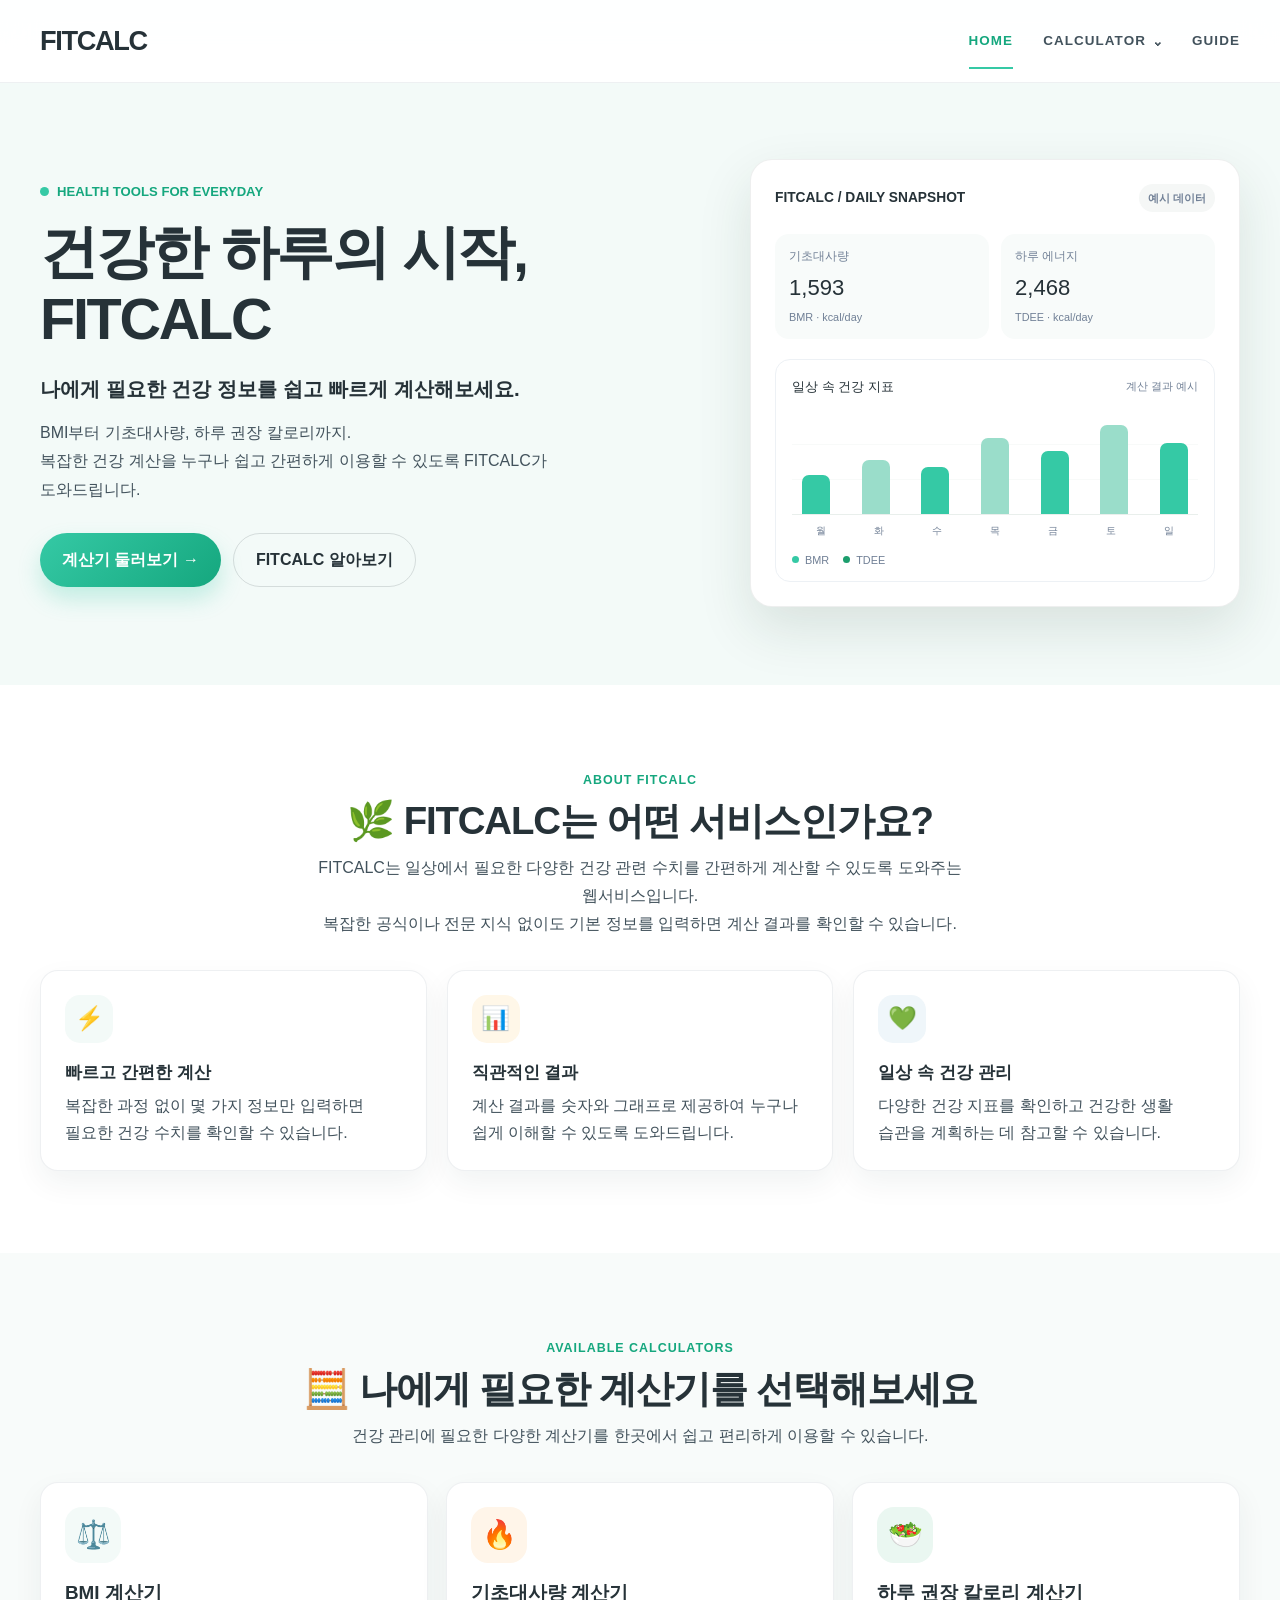
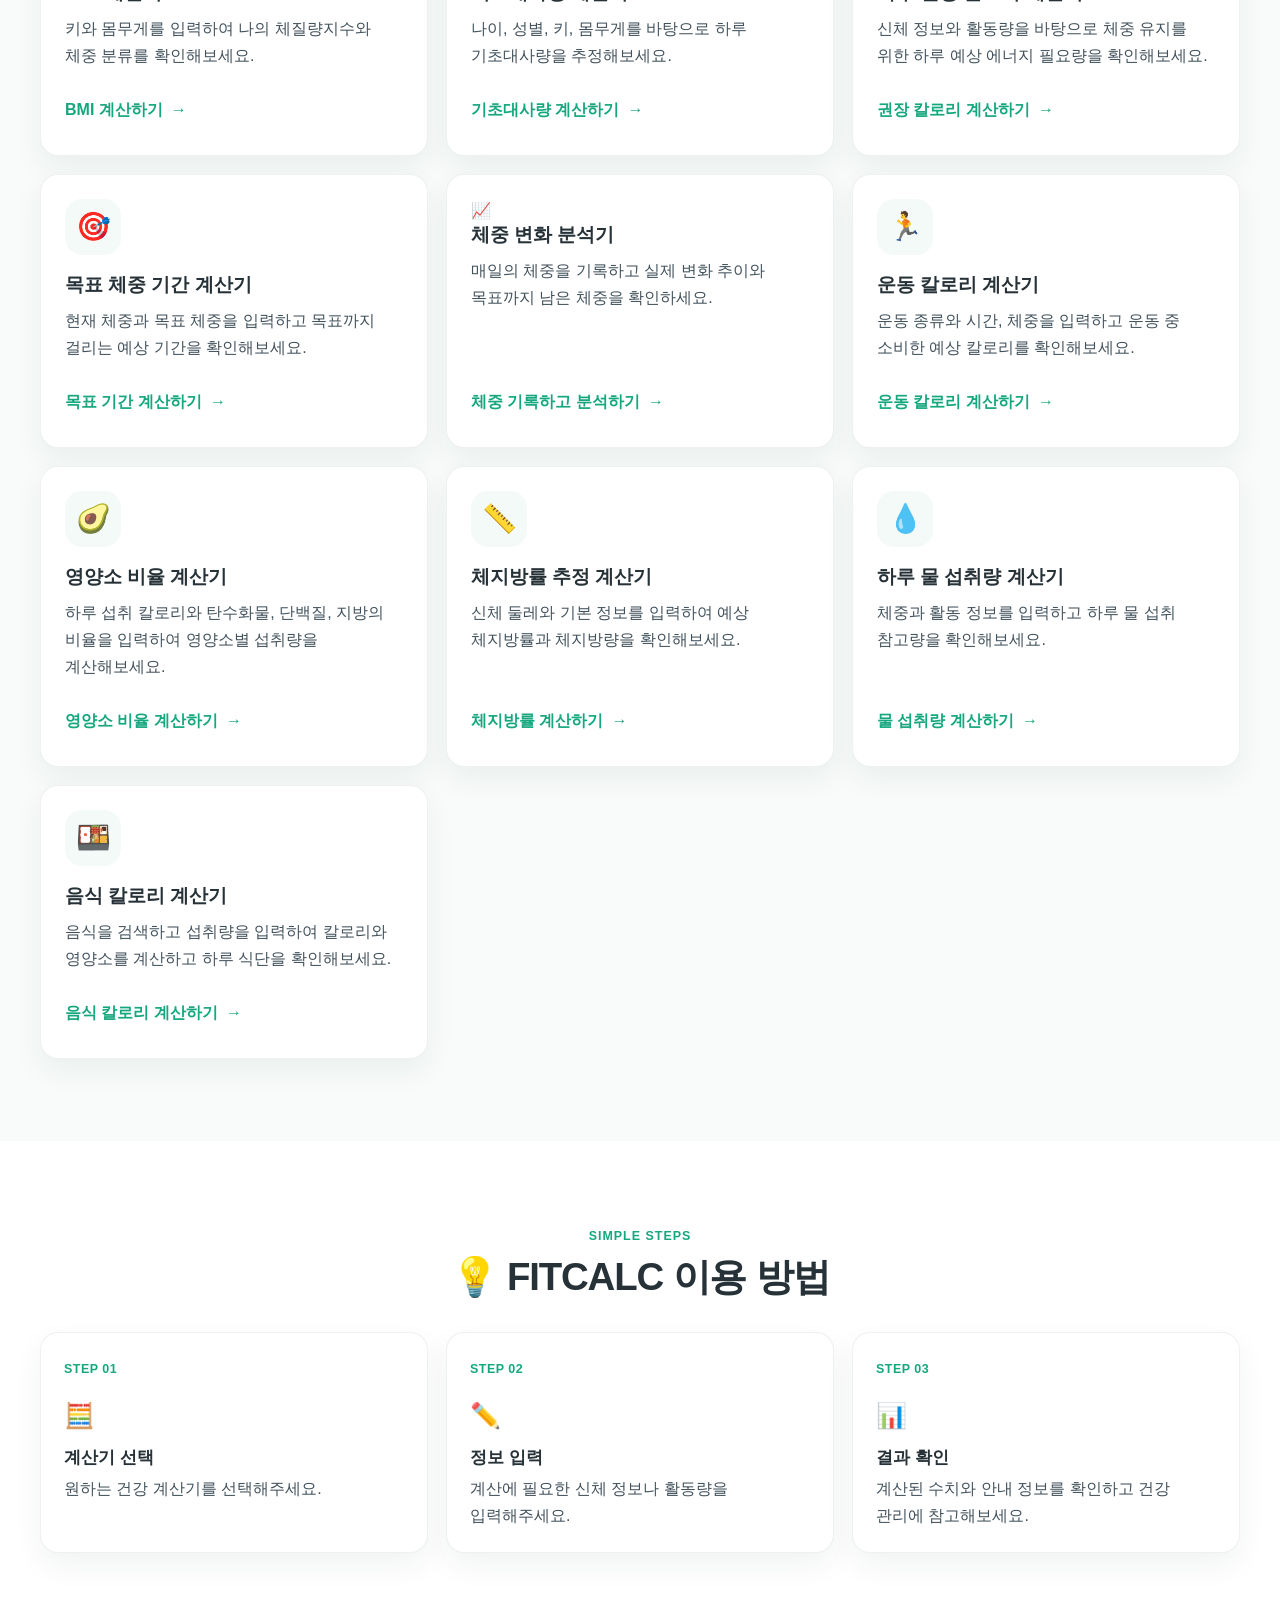
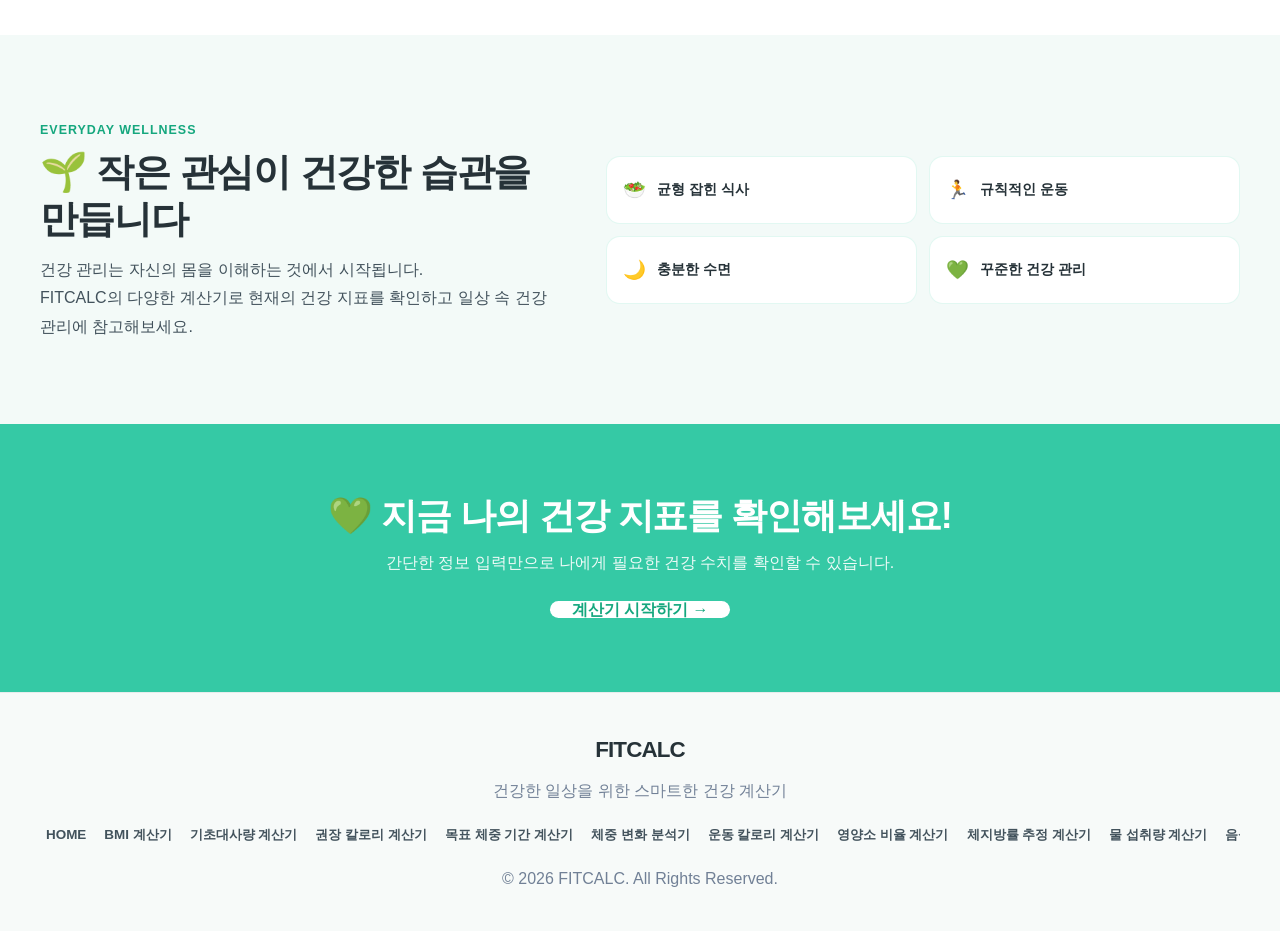
==== index.html @ 04d1cf09 "구글 서치콘솔 등록 구글 서치콘솔 등록" ====
<!DOCTYPE html>
<html lang="ko">

<head>
  <meta charset="UTF-8" />
  <meta name="viewport" content="width=device-width, initial-scale=1.0" />
  <title>FITCALC | 건강한 하루의 시작</title>
  <meta name="description" content="BMI, 기초대사량, 하루 권장 칼로리 등 일상 속 건강 정보를 FITCALC에서 쉽고 빠르게 계산해보세요." />
  <meta name="keywords" content="FITCALC, 건강 계산기, BMI 계산기, 기초대사량 계산기, 칼로리 계산기, 다이어트" />
  <meta name="author" content="FITCALC" />
  <meta name="robots" content="index, follow" />
  <link rel="canonical" href="https://ad-site-nu.vercel.app/" />

  <!-- Open Graph / Facebook / Kakao -->
  <meta property="og:type" content="website" />
  <meta property="og:locale" content="ko_KR" />
  <meta property="og:site_name" content="FITCALC" />
  <meta property="og:title" content="FITCALC | 건강한 하루의 시작" />
  <meta property="og:description" content="BMI, 기초대사량, 하루 권장 칼로리 등 일상 속 건강 정보를 FITCALC에서 쉽고 빠르게 계산해보세요." />
  <meta property="og:url" content="https://ad-site-nu.vercel.app/" />

  <!-- Twitter Card -->
  <meta name="twitter:card" content="summary" />
  <meta name="twitter:title" content="FITCALC | 건강한 하루의 시작" />
  <meta name="twitter:description" content="BMI, 기초대사량, 하루 권장 칼로리 등 일상 속 건강 정보를 FITCALC에서 쉽고 빠르게 계산해보세요." />
  <meta name="twitter:url" content="https://ad-site-nu.vercel.app/" />

  <link rel="stylesheet" href="assets/css/reset.css" />
  <link rel="stylesheet" href="assets/css/normalize.css" />
  <link rel="stylesheet" href="assets/css/commons.css" />
  <link rel="stylesheet" href="assets/css/home-style.css" />

  <meta name="google-site-verification" content="V3TmEqt0qlZOa10JpxGZDKdtC7RnwIc-zLoTYZeJcOs" />
</head>

<body data-fitcalc-page="home">

  <!--  -->
  <div id="site-header"></div>

  <main>
    <section id="home" class="home-hero">
      <div class="container home-hero-content">
        <div class="home-hero-copy">
          <p class="home-eyebrow"><span class="home-eyebrow-mark" aria-hidden="true"></span> HEALTH TOOLS FOR EVERYDAY
          </p>
          <h1>건강한 하루의 시작,<br />FITCALC</h1>
          <p class="home-hero-lead">나에게 필요한 건강 정보를 쉽고 빠르게 계산해보세요.</p>
          <p class="home-hero-description">
            BMI부터 기초대사량, 하루 권장 칼로리까지.<br />
            복잡한 건강 계산을 누구나 쉽고 간편하게 이용할 수 있도록 FITCALC가 도와드립니다.
          </p>
          <div class="home-hero-actions">
            <a class="primary-btn" href="#calculator">계산기 둘러보기 →</a>
            <a class="home-secondary-btn" href="#about">FITCALC 알아보기</a>
          </div>
        </div>

        <figure class="home-dashboard" aria-label="FITCALC 샘플 건강 계산 결과">
          <div class="home-dashboard-top">
            <div class="home-dashboard-title">FITCALC / DAILY SNAPSHOT</div>
            <span class="home-demo-label">예시 데이터</span>
          </div>
          <div class="home-dashboard-stats">
            <div class="home-dashboard-stat">
              <span>기초대사량</span>
              <strong>1,593</strong>
              <small>BMR · kcal/day</small>
            </div>
            <div class="home-dashboard-stat">
              <span>하루 에너지</span>
              <strong>2,468</strong>
              <small>TDEE · kcal/day</small>
            </div>
          </div>
          <div class="home-chart">
            <div class="home-chart-head"><strong>일상 속 건강 지표</strong><span>계산 결과 예시</span></div>
            <div class="home-chart-bars" aria-hidden="true">
              <span class="home-chart-bar home-chart-bar-1"></span>
              <span class="home-chart-bar home-chart-bar-2"></span>
              <span class="home-chart-bar home-chart-bar-3"></span>
              <span class="home-chart-bar home-chart-bar-4"></span>
              <span class="home-chart-bar home-chart-bar-5"></span>
              <span class="home-chart-bar home-chart-bar-6"></span>
              <span class="home-chart-bar home-chart-bar-7"></span>
            </div>
            <div class="home-chart-days" aria-hidden="true">
              <span>월</span><span>화</span><span>수</span><span>목</span><span>금</span><span>토</span><span>일</span>
            </div>
            <div class="home-chart-legend" aria-hidden="true">
              <span class="home-legend-item"><i class="home-legend-dot"></i> BMR</span>
              <span class="home-legend-item"><i class="home-legend-dot home-legend-tdee"></i> TDEE</span>
            </div>
          </div>
        </figure>
      </div>
    </section>

    <section id="about" class="home-section home-service-section">
      <div class="container">
        <div class="home-section-heading home-reveal">
          <p class="eyebrow">About FITCALC</p>
          <h2>🌿 FITCALC는 어떤 서비스인가요?</h2>
          <p>FITCALC는 일상에서 필요한 다양한 건강 관련 수치를 간편하게 계산할 수 있도록 도와주는 웹서비스입니다.<br />복잡한 공식이나 전문 지식 없이도 기본 정보를 입력하면 계산 결과를 확인할
            수 있습니다.</p>
        </div>
        <div class="home-service-grid">
          <article class="home-service-card home-reveal">
            <span class="home-service-icon" aria-hidden="true">⚡</span>
            <h3>빠르고 간편한 계산</h3>
            <p>복잡한 과정 없이 몇 가지 정보만 입력하면 필요한 건강 수치를 확인할 수 있습니다.</p>
          </article>
          <article class="home-service-card home-reveal">
            <span class="home-service-icon" aria-hidden="true">📊</span>
            <h3>직관적인 결과</h3>
            <p>계산 결과를 숫자와 그래프로 제공하여 누구나 쉽게 이해할 수 있도록 도와드립니다.</p>
          </article>
          <article class="home-service-card home-reveal">
            <span class="home-service-icon" aria-hidden="true">💚</span>
            <h3>일상 속 건강 관리</h3>
            <p>다양한 건강 지표를 확인하고 건강한 생활 습관을 계획하는 데 참고할 수 있습니다.</p>
          </article>
        </div>
      </div>
    </section>

    <section id="calculator" class="home-section home-calculator-section">
      <div class="container">
        <div class="home-section-heading home-reveal">
          <p class="eyebrow">Available Calculators</p>
          <h2>🧮 나에게 필요한 계산기를 선택해보세요</h2>
          <p>건강 관리에 필요한 다양한 계산기를 한곳에서 쉽고 편리하게 이용할 수 있습니다.</p>
        </div>
        <div class="home-calculator-grid">
          <article class="home-calculator-card home-reveal">
            <span class="home-calculator-icon" aria-hidden="true">⚖️</span>
            <h3>BMI 계산기</h3>
            <p>키와 몸무게를 입력하여 나의 체질량지수와 체중 분류를 확인해보세요.</p>
            <a class="home-card-link" href="bmi.html#home">BMI 계산하기</a>
          </article>
          <article class="home-calculator-card home-reveal">
            <span class="home-calculator-icon" aria-hidden="true">🔥</span>
            <h3>기초대사량 계산기</h3>
            <p>나이, 성별, 키, 몸무게를 바탕으로 하루 기초대사량을 추정해보세요.</p>
            <a class="home-card-link" href="bmr.html#home">기초대사량 계산하기</a>
          </article>
          <article class="home-calculator-card home-reveal">
            <span class="home-calculator-icon" aria-hidden="true">🥗</span>
            <h3>하루 권장 칼로리 계산기</h3>
            <p>신체 정보와 활동량을 바탕으로 체중 유지를 위한 하루 예상 에너지 필요량을 확인해보세요.</p>
            <a class="home-card-link" href="calorie.html#home">권장 칼로리 계산하기</a>
          </article>
          <article class="home-calculator-card home-reveal">
            <span class="home-calculator-icon" aria-hidden="true">🎯</span>
            <h3>목표 체중 기간 계산기</h3>
            <p>현재 체중과 목표 체중을 입력하고 목표까지 걸리는 예상 기간을 확인해보세요.</p>
            <a class="home-card-link" href="weight-goal.html#home">목표 기간 계산하기</a>
          </article>
          <article class="home-calculator-card home-reveal">
            <div class="home-card-icon" aria-hidden="true">📈</div>
            <h3>체중 변화 분석기</h3>
            <p>매일의 체중을 기록하고 실제 변화 추이와 목표까지 남은 체중을 확인하세요.</p>
            <a class="home-card-link" href="weight-log.html#home">체중 기록하고 분석하기</a>
          </article>
          <article class="home-calculator-card home-reveal">
            <span class="home-calculator-icon" aria-hidden="true">🏃</span>
            <h3>운동 칼로리 계산기</h3>
            <p>운동 종류와 시간, 체중을 입력하고 운동 중 소비한 예상 칼로리를 확인해보세요.</p>
            <a class="home-card-link" href="exercise.html#home">운동 칼로리 계산하기</a>
          </article>
          <article class="home-calculator-card home-reveal">
            <span class="home-calculator-icon" aria-hidden="true">🥑</span>
            <h3>영양소 비율 계산기</h3>
            <p>하루 섭취 칼로리와 탄수화물, 단백질, 지방의 비율을 입력하여 영양소별 섭취량을 계산해보세요.</p>
            <a class="home-card-link" href="macros.html#home">영양소 비율 계산하기</a>
          </article>
          <article class="home-calculator-card home-reveal">
            <span class="home-calculator-icon" aria-hidden="true">📏</span>
            <h3>체지방률 추정 계산기</h3>
            <p>신체 둘레와 기본 정보를 입력하여 예상 체지방률과 체지방량을 확인해보세요.</p>
            <a class="home-card-link" href="body-fat.html#home">체지방률 계산하기</a>
          </article>
          <article class="home-calculator-card home-reveal">
            <span class="home-calculator-icon" aria-hidden="true">💧</span>
            <h3>하루 물 섭취량 계산기</h3>
            <p>체중과 활동 정보를 입력하고 하루 물 섭취 참고량을 확인해보세요.</p>
            <a class="home-card-link" href="water.html#home">물 섭취량 계산하기</a>
          </article>
          <article class="home-calculator-card home-reveal">
            <span class="home-calculator-icon" aria-hidden="true">🍱</span>
            <h3>음식 칼로리 계산기</h3>
            <p>음식을 검색하고 섭취량을 입력하여 칼로리와 영양소를 계산하고 하루 식단을 확인해보세요.</p>
            <a class="home-card-link" href="food-calorie.html#home">음식 칼로리 계산하기</a>
          </article>
        </div>
      </div>
    </section>

    <section id="guide" class="home-section home-guide-section">
      <div class="container">
        <div class="home-section-heading home-reveal">
          <p class="eyebrow">Simple Steps</p>
          <h2>💡 FITCALC 이용 방법</h2>
        </div>
        <div class="home-guide-grid">
          <article class="home-step-card home-reveal">
            <span class="home-step-number">STEP 01</span>
            <span class="home-step-icon" aria-hidden="true">🧮</span>
            <h3>계산기 선택</h3>
            <p>원하는 건강 계산기를 선택해주세요.</p>
          </article>
          <article class="home-step-card home-reveal">
            <span class="home-step-number">STEP 02</span>
            <span class="home-step-icon" aria-hidden="true">✏️</span>
            <h3>정보 입력</h3>
            <p>계산에 필요한 신체 정보나 활동량을 입력해주세요.</p>
          </article>
          <article class="home-step-card home-reveal">
            <span class="home-step-number">STEP 03</span>
            <span class="home-step-icon" aria-hidden="true">📊</span>
            <h3>결과 확인</h3>
            <p>계산된 수치와 안내 정보를 확인하고 건강 관리에 참고해보세요.</p>
          </article>
        </div>
      </div>
    </section>

    <section id="health" class="home-section home-health-section">
      <div class="container home-health-content">
        <div class="home-health-copy home-reveal">
          <p class="eyebrow">Everyday Wellness</p>
          <h2>🌱 작은 관심이 건강한 습관을 만듭니다</h2>
          <p>건강 관리는 자신의 몸을 이해하는 것에서 시작됩니다.<br />FITCALC의 다양한 계산기로 현재의 건강 지표를 확인하고 일상 속 건강 관리에 참고해보세요.</p>
        </div>
        <div class="home-health-chips">
          <div class="home-health-chip home-reveal"><span aria-hidden="true">🥗</span>균형 잡힌 식사</div>
          <div class="home-health-chip home-reveal"><span aria-hidden="true">🏃</span>규칙적인 운동</div>
          <div class="home-health-chip home-reveal"><span aria-hidden="true">🌙</span>충분한 수면</div>
          <div class="home-health-chip home-reveal"><span aria-hidden="true">💚</span>꾸준한 건강 관리</div>
        </div>
      </div>
    </section>

    <section class="home-cta-section">
      <div class="container home-cta-content home-reveal">
        <h2>💚 지금 나의 건강 지표를 확인해보세요!</h2>
        <p>간단한 정보 입력만으로 나에게 필요한 건강 수치를 확인할 수 있습니다.</p>
        <a class="home-cta-button" href="#calculator">계산기 시작하기 →</a>
      </div>
    </section>
  </main>

  <div id="site-footer"></div>
  <script src="https://code.jquery.com/jquery-3.7.1.min.js"></script>
  <script src="assets/js/header.js"></script>
  <script src="assets/js/footer.js"></script>
  <script src="assets/js/components.js"></script>
  <script src="assets/js/home-main.js"></script>
</body>

</html>
---- assets/css/commons.css ----
:root {
  --mint: #35c9a5;
  --mint-dark: #15a77e;
  --mint-soft: #f3faf8;
  --mint-light: #ddf5ec;
  --white: #ffffff;
  --dark: #263238;
  --dark-soft: #42525c;
  --gray: #718096;
  --gray-light: #edf1f5;
  --gray-medium: #dfe6ee;
  --shadow: 0 18px 40px rgba(23, 55, 43, 0.09);
  --radius-lg: 28px;
  --radius-md: 18px;
  --radius-sm: 12px;
  --container: 1200px;
}

html {
  font-size: 16px;
  background: var(--white);
  color: var(--dark);
}

body {
  font-family: "Pretendard", "Noto Sans KR", "Apple SD Gothic Neo", sans-serif;
  word-break: keep-all;
  overflow-wrap: anywhere;
  background: linear-gradient(180deg, #f7fffb 0%, #ffffff 120px);
  color: var(--dark);
}

.container {
  width: min(var(--container), calc(100% - 32px));
  margin: 0 auto;
}

.section-heading {
  margin-bottom: 28px;
}

.section-heading.center {
  text-align: center;
}

.section-heading.left {
  text-align: left;
}

.eyebrow {
  display: inline-block;
  margin-bottom: 8px;
  font-size: 0.78rem;
  font-weight: 700;
  letter-spacing: 0.08em;
  text-transform: uppercase;
  color: var(--mint-dark);
}

h1,
h2,
h3,
h4,
p {
  margin: 0;
}

h1 {
  font-size: clamp(2.3rem, 5vw, 4rem);
  line-height: 1.15;
  letter-spacing: -0.04em;
  font-weight: 800;
}

h2 {
  font-size: clamp(2rem, 3vw, 2.7rem);
  line-height: 1.2;
  letter-spacing: -0.03em;
  font-weight: 800;
  margin-bottom: 10px;
}

h3 {
  font-size: clamp(1.2rem, 2vw, 1.5rem);
  line-height: 1.3;
  font-weight: 700;
}

p {
  font-size: 1rem;
  color: var(--dark-soft);
}

/* Keep button labels centered across page-specific button styles. */
body :is(button, a.primary-btn, a.secondary-btn, a[role="button"], input[type="button"], input[type="submit"], input[type="reset"]) {
  text-align: center !important;
  align-items: center !important;
  justify-content: center !important;
  align-content: center;
}

.primary-btn,
.secondary-btn {
  display: inline-flex;
  align-items: center;
  justify-content: center;
  border-radius: 999px;
  font-weight: 700;
  transition: transform 0.25s ease, box-shadow 0.25s ease, background 0.25s ease;
}

.primary-btn {
  background: linear-gradient(135deg, var(--mint) 0%, var(--mint-dark) 100%);
  color: var(--white);
  box-shadow: 0 12px 22px rgba(53, 201, 165, 0.26);
}

.primary-btn:hover,
.primary-btn:focus-visible {
  transform: translateY(-2px);
  box-shadow: 0 16px 28px rgba(53, 201, 165, 0.3);
}

.secondary-btn {
  background: var(--mint-soft);
  color: var(--mint-dark);
  border: 1px solid rgba(53, 201, 165, 0.18);
}

.secondary-btn:hover,
.secondary-btn:focus-visible {
  background: var(--mint-light);
  transform: translateY(-1px);
}

#site-header {
  position: sticky;
  top: 0;
  z-index: 100;
}

.header {
  position: relative;
  transition: transform 0.2s ease, opacity 0.2s ease;
  background: rgba(255, 255, 255, 0.85);
  backdrop-filter: blur(18px);
  border-bottom: 1px solid rgba(113, 128, 150, 0.12);
}

.header.is-idle-hidden {
  transform: translateY(-100%);
  opacity: 0;
  pointer-events: none;
}

.header-inner {
  display: flex;
  align-items: center;
  justify-content: space-between;
  min-height: 82px;
}

.logo {
  font-size: 1.7rem;
  font-weight: 800;
  letter-spacing: -0.05em;
  color: var(--dark);
}

.nav {
  display: flex;
  align-items: center;
  gap: 30px;
}

.nav-link,
.nav-dropdown-toggle {
  position: relative;
  display: inline-flex;
  align-items: center;
  gap: 7px;
  padding: 8px 0;
  border: 0;
  background: transparent;
  font-size: 0.84rem;
  font-weight: 700;
  letter-spacing: 0.08em;
  color: var(--dark-soft);
  white-space: nowrap;
  transition: color 0.25s ease;
}

.nav-link::after,
.nav-dropdown-toggle::after {
  content: "";
  position: absolute;
  left: 0;
  bottom: -10px;
  width: 100%;
  height: 2px;
  background: var(--mint);
  transform: scaleX(0);
  transform-origin: left;
  transition: transform 0.25s ease;
}

.nav-link.is-active,
.nav-dropdown-toggle.is-active {
  color: var(--mint-dark);
}

.nav-link.is-active::after,
.nav-dropdown-toggle.is-active::after {
  transform: scaleX(1);
}

.nav-link:hover,
.nav-link:focus-visible,
.nav-dropdown-toggle:hover,
.nav-dropdown-toggle:focus-visible {
  color: var(--mint-dark);
}

.nav-link:hover::after,
.nav-link:focus-visible::after,
.nav-dropdown-toggle:hover::after,
.nav-dropdown-toggle:focus-visible::after {
  transform: scaleX(1);
}

.nav-dropdown {
  position: relative;
}

.dropdown-caret {
  display: inline-block;
  font-size: 1rem;
  line-height: 1;
  transition: transform 0.2s ease;
}

.nav-dropdown.is-open .dropdown-caret {
  transform: rotate(180deg);
}

.nav-dropdown::after {
  content: "";
  position: absolute;
  top: 100%;
  right: 0;
  left: 0;
  height: 12px;
}

.nav-dropdown-menu {
  position: absolute;
  top: calc(100% + 8px);
  right: 0;
  z-index: 110;
  display: none;
  width: max-content;
  min-width: 230px;
  max-height: min(70vh, 480px);
  overflow-y: auto;
  padding: 8px;
  border: 1px solid rgba(113, 128, 150, 0.14);
  border-radius: 14px;
  background: rgba(255, 255, 255, 0.98);
  box-shadow: var(--shadow);
}

.nav-dropdown.is-open .nav-dropdown-menu {
  display: grid;
}

.dropdown-link {
  display: block;
  padding: 11px 12px;
  border-radius: 9px;
  color: var(--dark-soft);
  font-size: 0.86rem;
  font-weight: 600;
  transition: background 0.2s ease, color 0.2s ease;
}

.dropdown-link:hover,
.dropdown-link:focus-visible,
.dropdown-link.is-active {
  background: var(--mint-soft);
  color: var(--mint-dark);
}

.nav-link:focus-visible,
.nav-dropdown-toggle:focus-visible,
.dropdown-link:focus-visible,
.footer-nav a:focus-visible {
  outline: 3px solid rgba(21, 167, 126, 0.35);
  outline-offset: 3px;
}

.nav-toggle {
  display: none;
  width: 48px;
  height: 48px;
  border-radius: 14px;
  background: var(--mint-soft);
  border: 1px solid rgba(53, 201, 165, 0.1);
  padding: 10px;
}

.nav-toggle span {
  display: block;
  width: 100%;
  height: 2px;
  background: var(--dark);
  border-radius: 4px;
  margin: 6px 0;
  transition: transform 0.25s ease, opacity 0.25s ease;
}

.footer {
  background: #f7faf9;
  border-top: 1px solid rgba(113, 128, 150, 0.12);
}

.footer-inner {
  display: flex;
  flex-direction: column;
  align-items: center;
  justify-content: center;
  gap: 12px;
  padding: 40px 0;
  text-align: center;
}

.footer-brand {
  font-size: 1.4rem;
  font-weight: 800;
  letter-spacing: -0.04em;
}

.footer-inner p,
.footer-inner small {
  color: var(--gray);
}

.footer-nav {
  display: flex;
  flex-wrap: nowrap;
  justify-content: safe center;
  max-width: 100%;
  overflow-x: auto;
  gap: 18px;
  margin: 4px 0;
  padding: 6px;
}

.footer-nav a {
  flex-shrink: 0;
  white-space: nowrap;
  color: var(--dark-soft);
  font-size: 0.84rem;
  font-weight: 600;
}

.footer-nav a:hover {
  color: var(--mint-dark);
}

@media (max-width: 767px) {
  .header-inner {
    min-height: 72px;
  }

  .logo {
    font-size: 1.4rem;
  }

  .nav-toggle {
    display: block;
  }

  .nav {
    position: absolute;
    top: calc(100% + 10px);
    left: 16px;
    right: 16px;
    display: none;
    flex-direction: column;
    align-items: stretch;
    gap: 8px;
    max-height: calc(100vh - 100px);
    overflow-y: auto;
    padding: 18px 20px;
    background: rgba(255, 255, 255, 0.98);
    border: 1px solid rgba(113, 128, 150, 0.12);
    border-radius: 18px;
    box-shadow: var(--shadow);
  }

  .header.nav-open .nav {
    display: flex;
  }

  .nav-link::after,
  .nav-dropdown-toggle::after {
    display: none;
  }

  .nav-link,
  .nav-dropdown-toggle {
    width: 100%;
    min-height: 42px;
    justify-content: flex-start;
    padding: 8px 0;
  }

  .nav-dropdown {
    width: 100%;
  }

  .nav-dropdown::after {
    display: none;
  }

  .nav-dropdown-menu {
    position: static;
    width: 100%;
    min-width: 0;
    margin: 0 0 6px;
    padding: 4px 0 4px 12px;
    max-height: min(42vh, 280px);
    overflow-y: auto;
    border: 0;
    border-left: 2px solid var(--mint-light);
    border-radius: 0;
    background: transparent;
    box-shadow: none;
  }

  .footer-nav {
    max-width: 100%;
    gap: 18px;
  }
}

@media (prefers-reduced-motion: reduce) {
  html {
    scroll-behavior: auto;
  }

  *,
  *::before,
  *::after {
    animation-duration: 0.01ms !important;
    animation-iteration-count: 1 !important;
    transition-duration: 0.01ms !important;
    scroll-behavior: auto !important;
  }
}
---- assets/css/home-style.css ----
/* HOME hero and product snapshot */
.home-hero {
  padding: 76px 0 78px;
  background: var(--mint-soft);
}

.home-hero-content {
  display: grid;
  grid-template-columns: minmax(0, 1.05fr) minmax(360px, 0.95fr);
  align-items: center;
  gap: 58px;
}

.home-hero-copy {
  max-width: 660px;
}

.home-eyebrow {
  display: inline-flex;
  align-items: center;
  gap: 8px;
  margin-bottom: 18px;
  color: var(--mint-dark);
  font-size: 0.82rem;
  font-weight: 700;
}

.home-eyebrow-mark {
  display: inline-grid;
  width: 9px;
  height: 9px;
  border-radius: 50%;
  background: var(--mint);
}

.home-hero h1 {
  max-width: 650px;
  margin-bottom: 20px;
  color: var(--dark);
  font-size: 3.6rem;
  line-height: 1.16;
}

.home-hero-lead {
  margin-bottom: 14px;
  color: var(--dark);
  font-size: 1.28rem;
  font-weight: 700;
  line-height: 1.55;
}

.home-hero-description {
  max-width: 590px;
  margin-bottom: 28px;
  line-height: 1.8;
}

.home-hero-actions {
  display: flex;
  flex-wrap: wrap;
  gap: 12px;
}

.home-hero-actions .primary-btn,
.home-secondary-btn {
  min-height: 54px;
  padding: 0 22px;
}

.home-secondary-btn {
  display: inline-flex;
  align-items: center;
  justify-content: center;
  text-align: center;
  border: 1px solid rgba(38, 50, 56, 0.15);
  border-radius: 999px;
  color: var(--dark);
  font-weight: 700;
  transition: background 0.2s ease, transform 0.2s ease;
}

.home-secondary-btn:hover,
.home-secondary-btn:focus-visible {
  background: #fff;
  transform: translateY(-2px);
}

.home-dashboard {
  width: min(100%, 490px);
  justify-self: end;
  padding: 24px;
  border: 1px solid rgba(38, 50, 56, 0.08);
  border-radius: 22px;
  background: #fff;
  box-shadow: 0 22px 54px rgba(23, 55, 43, 0.12);
}

.home-dashboard-top,
.home-dashboard-title,
.home-dashboard-stats,
.home-dashboard-stat,
.home-chart-head,
.home-chart-legend,
.home-legend-item {
  display: flex;
  align-items: center;
}

.home-dashboard-top,
.home-chart-head {
  justify-content: space-between;
}

.home-dashboard-title {
  gap: 10px;
  color: var(--dark);
  font-size: 0.86rem;
  font-weight: 800;
}

.home-dashboard-icon {
  display: grid;
  width: 34px;
  height: 34px;
  place-items: center;
  border-radius: 11px;
  background: var(--mint-soft);
  font-size: 1.1rem;
}

.home-demo-label {
  padding: 6px 9px;
  border-radius: 999px;
  background: #f5f7f6;
  color: var(--gray);
  font-size: 0.68rem;
  font-weight: 700;
}

.home-dashboard-stats {
  gap: 12px;
  margin: 22px 0 20px;
}

.home-dashboard-stat {
  flex: 1;
  flex-direction: column;
  align-items: flex-start;
  gap: 5px;
  min-width: 0;
  padding: 14px;
  border-radius: 14px;
  background: #f8fbfa;
}

.home-dashboard-stat span {
  color: var(--gray);
  font-size: 0.72rem;
}

.home-dashboard-stat strong {
  color: var(--dark);
  font-size: 1.38rem;
}

.home-dashboard-stat small {
  color: var(--gray);
  font-size: 0.68rem;
}

.home-chart {
  padding: 17px 16px 13px;
  border: 1px solid #edf1f5;
  border-radius: 15px;
}

.home-chart-head strong {
  color: var(--dark);
  font-size: 0.8rem;
}

.home-chart-head span {
  color: var(--gray);
  font-size: 0.7rem;
}

.home-chart-bars {
  display: flex;
  align-items: flex-end;
  justify-content: space-around;
  gap: 12px;
  height: 105px;
  margin: 14px 0 8px;
  border-bottom: 1px solid #e9efec;
  background: repeating-linear-gradient(to bottom, transparent 0, transparent 34px, #f1f5f3 35px);
}

.home-chart-bar {
  display: block;
  width: 9%;
  max-width: 28px;
  border-radius: 7px 7px 0 0;
  background: var(--mint);
}

.home-chart-bar:nth-child(2n) {
  background: #9addca;
}

.home-chart-bar-1 { height: 38%; }
.home-chart-bar-2 { height: 52%; }
.home-chart-bar-3 { height: 45%; }
.home-chart-bar-4 { height: 73%; }
.home-chart-bar-5 { height: 61%; }
.home-chart-bar-6 { height: 86%; }
.home-chart-bar-7 { height: 68%; }

.home-chart-days {
  display: flex;
  justify-content: space-around;
  color: var(--gray);
  font-size: 0.64rem;
}

.home-chart-legend {
  gap: 14px;
  margin-top: 13px;
}

.home-legend-item {
  gap: 6px;
  color: var(--gray);
  font-size: 0.68rem;
}

.home-legend-dot {
  width: 7px;
  height: 7px;
  border-radius: 50%;
  background: var(--mint);
}

.home-legend-dot.home-legend-tdee {
  background: #1c9e6d;
}

/* Shared HOME section layout */
.home-section {
  padding: 82px 0;
}

.home-section-heading {
  max-width: 720px;
  margin: 0 auto 32px;
  text-align: center;
}

.home-section-heading .eyebrow {
  margin-bottom: 8px;
}

.home-section-heading > p:last-child {
  margin-top: 10px;
  line-height: 1.75;
}

.home-service-grid,
.home-calculator-grid,
.home-guide-grid {
  display: grid;
  grid-template-columns: repeat(3, minmax(0, 1fr));
  gap: 20px;
}

.home-calculator-grid {
  grid-template-columns: repeat(3, minmax(0, 1fr));
}

.home-service-card,
.home-calculator-card,
.home-step-card {
  min-width: 0;
  border: 1px solid rgba(113, 128, 150, 0.12);
  border-radius: 18px;
  background: #fff;
  box-shadow: 0 12px 30px rgba(23, 55, 43, 0.06);
}

.home-service-card {
  padding: 24px;
}

.home-service-icon {
  display: grid;
  width: 48px;
  height: 48px;
  place-items: center;
  margin-bottom: 18px;
  border-radius: 15px;
  background: var(--mint-soft);
  font-size: 1.45rem;
}

.home-service-card:nth-child(2) .home-service-icon {
  background: #fff7e8;
}

.home-service-card:nth-child(3) .home-service-icon {
  background: #eff6fa;
}

.home-service-card h3 {
  margin-bottom: 9px;
  font-size: 1.08rem;
}

.home-service-card p {
  line-height: 1.7;
}

.home-calculator-section {
  background: #f8fbfa;
}

.home-calculator-grid {
  gap: 18px;
}

.home-calculator-card {
  display: flex;
  flex-direction: column;
  align-items: flex-start;
  padding: 24px;
  transition: transform 0.25s ease, box-shadow 0.25s ease, border-color 0.25s ease;
}

.home-calculator-card:hover,
.home-calculator-card:focus-within {
  transform: translateY(-5px);
  border-color: rgba(53, 201, 165, 0.42);
  box-shadow: 0 18px 38px rgba(23, 55, 43, 0.11);
}

.home-calculator-icon {
  display: grid;
  width: 56px;
  height: 56px;
  place-items: center;
  margin-bottom: 18px;
  border-radius: 17px;
  background: var(--mint-soft);
  font-size: 1.75rem;
}

.home-calculator-card:nth-child(2) .home-calculator-icon {
  background: #fff5e9;
}

.home-calculator-card:nth-child(3) .home-calculator-icon {
  background: #eaf7f1;
}

.home-calculator-card h3 {
  margin-bottom: 9px;
  font-size: 1.18rem;
}

.home-calculator-card p {
  flex: 1;
  min-height: 54px;
  margin-bottom: 20px;
  line-height: 1.7;
}

.home-card-link {
  display: inline-flex;
  align-items: center;
  gap: 8px;
  min-height: 42px;
  color: var(--mint-dark);
  font-weight: 700;
}

.home-card-link::after {
  content: "→";
  transition: transform 0.2s ease;
}

.home-card-link:hover::after,
.home-card-link:focus-visible::after {
  transform: translateX(4px);
}

.home-coming-soon {
  display: grid;
  grid-template-columns: minmax(220px, 0.7fr) minmax(0, 1.3fr);
  align-items: center;
  gap: 24px;
  margin-top: 24px;
  padding: 21px 24px;
  border: 1px solid rgba(53, 201, 165, 0.16);
  border-radius: 16px;
  background: #fff;
}

.home-coming-soon h3 {
  margin-bottom: 7px;
  font-size: 1rem;
}

.home-coming-soon p {
  font-size: 0.85rem;
  line-height: 1.6;
}

.home-coming-list {
  display: flex;
  flex-wrap: wrap;
  gap: 8px;
  margin: 0;
  padding: 0;
  list-style: none;
}

.home-coming-list li {
  padding: 7px 10px;
  border-radius: 999px;
  background: #f5f8f7;
  color: var(--dark-soft);
  font-size: 0.75rem;
}

/* Three-step guide and healthy habits */
.home-guide-grid {
  gap: 18px;
}

.home-step-card {
  position: relative;
  padding: 23px;
}

.home-step-number {
  display: inline-block;
  margin-bottom: 18px;
  color: var(--mint-dark);
  font-size: 0.78rem;
  font-weight: 800;
  letter-spacing: 0.04em;
}

.home-step-icon {
  display: block;
  margin-bottom: 12px;
  font-size: 1.55rem;
}

.home-step-card h3 {
  margin-bottom: 8px;
  font-size: 1.08rem;
}

.home-step-card p {
  line-height: 1.65;
}

.home-health-section {
  background: #f3faf8;
}

.home-health-content {
  display: grid;
  grid-template-columns: minmax(0, 0.9fr) minmax(0, 1.1fr);
  align-items: center;
  gap: 48px;
}

.home-health-copy h2 {
  margin-bottom: 14px;
}

.home-health-copy p {
  line-height: 1.8;
}

.home-health-chips {
  display: grid;
  grid-template-columns: repeat(2, minmax(0, 1fr));
  gap: 12px;
}

.home-health-chip {
  display: flex;
  align-items: center;
  gap: 11px;
  min-height: 68px;
  padding: 14px 16px;
  border: 1px solid rgba(53, 201, 165, 0.14);
  border-radius: 14px;
  background: #fff;
  color: var(--dark);
  font-size: 0.9rem;
  font-weight: 700;
}

.home-health-chip span {
  font-size: 1.15rem;
}

/* HOME call to action */
.home-cta-section {
  padding: 70px 0;
  background: var(--mint);
  text-align: center;
}

.home-cta-content h2 {
  margin-bottom: 12px;
  color: #fff;
  font-size: 2.25rem;
}

.home-cta-content p {
  margin-bottom: 22px;
  color: rgba(255, 255, 255, 0.92);
  line-height: 1.7;
}

.home-cta-button {
  min-height: 52px;
  padding: 0 22px;
  border-radius: 999px;
  background: #fff;
  color: var(--mint-dark);
  font-weight: 800;
  transition: transform 0.2s ease, box-shadow 0.2s ease;
}

.home-cta-button:hover,
.home-cta-button:focus-visible {
  transform: translateY(-2px);
  box-shadow: 0 10px 22px rgba(16, 89, 69, 0.2);
}

/* Scroll reveal */
.home-reveal {
  opacity: 0;
  transform: translateY(14px);
  transition: opacity 0.55s ease, transform 0.55s ease;
}

.home-reveal.is-visible {
  opacity: 1;
  transform: translateY(0);
}

@media (min-width: 768px) and (max-width: 1199px) {
  .home-calculator-grid {
    grid-template-columns: repeat(2, minmax(0, 1fr));
  }
}

@media (max-width: 1024px) {
  .home-hero-content {
    grid-template-columns: minmax(0, 1fr) minmax(300px, 0.85fr);
    gap: 30px;
  }

  .home-hero h1 {
    font-size: 3rem;
  }

  .home-coming-soon {
    grid-template-columns: 1fr;
  }

  .home-calculator-grid {
    grid-template-columns: repeat(2, minmax(0, 1fr));
  }
}

@media (max-width: 767px) {
  .home-hero {
    padding: 46px 0 50px;
  }

  .home-hero-content,
  .home-health-content {
    grid-template-columns: minmax(0, 1fr);
    gap: 32px;
  }

  .home-hero h1 {
    font-size: 2.15rem;
  }

  .home-hero-lead {
    font-size: 1.08rem;
  }

  .home-hero-actions {
    display: grid;
    grid-template-columns: minmax(0, 1fr);
  }

  .home-hero-actions .primary-btn,
  .home-secondary-btn {
    width: 100%;
  }

  .home-dashboard {
    justify-self: stretch;
    padding: 17px;
  }

  .home-dashboard-stat {
    padding: 11px;
  }

  .home-dashboard-stat strong {
    font-size: 1.16rem;
  }

  .home-section {
    padding: 56px 0;
  }

  .home-service-grid,
  .home-calculator-grid,
  .home-guide-grid,
  .home-health-chips {
    grid-template-columns: minmax(0, 1fr);
  }

  .home-service-card,
  .home-calculator-card,
  .home-step-card {
    padding: 20px;
  }

  .home-calculator-card p {
    min-height: 0;
  }

  .home-coming-soon {
    padding: 18px;
  }

  .home-cta-section {
    padding: 54px 0;
  }

  .home-cta-content h2 {
    font-size: 1.75rem;
  }
}

@media (prefers-reduced-motion: reduce) {
  .home-reveal,
  .home-calculator-card,
  .home-secondary-btn,
  .home-card-link::after,
  .home-cta-button {
    transition: none;
  }

  .home-reveal {
    opacity: 1;
    transform: none;
  }
}
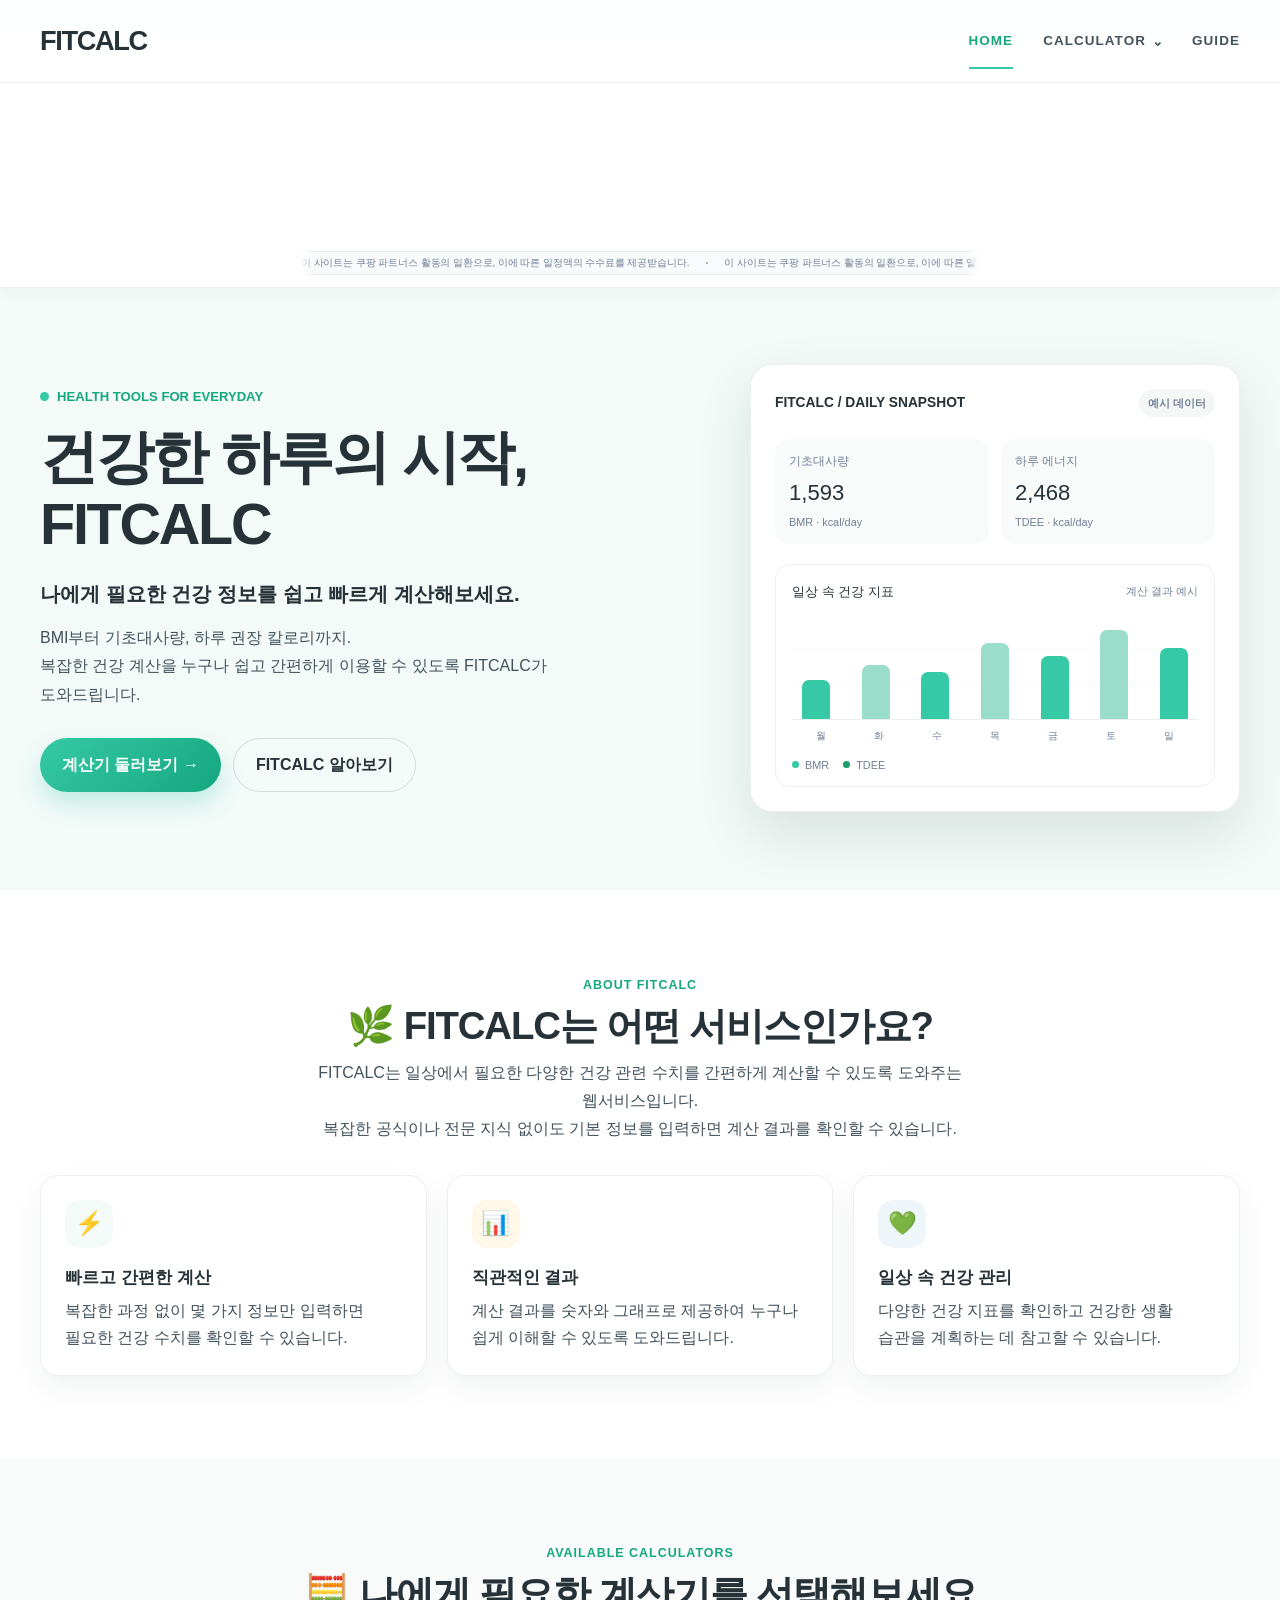
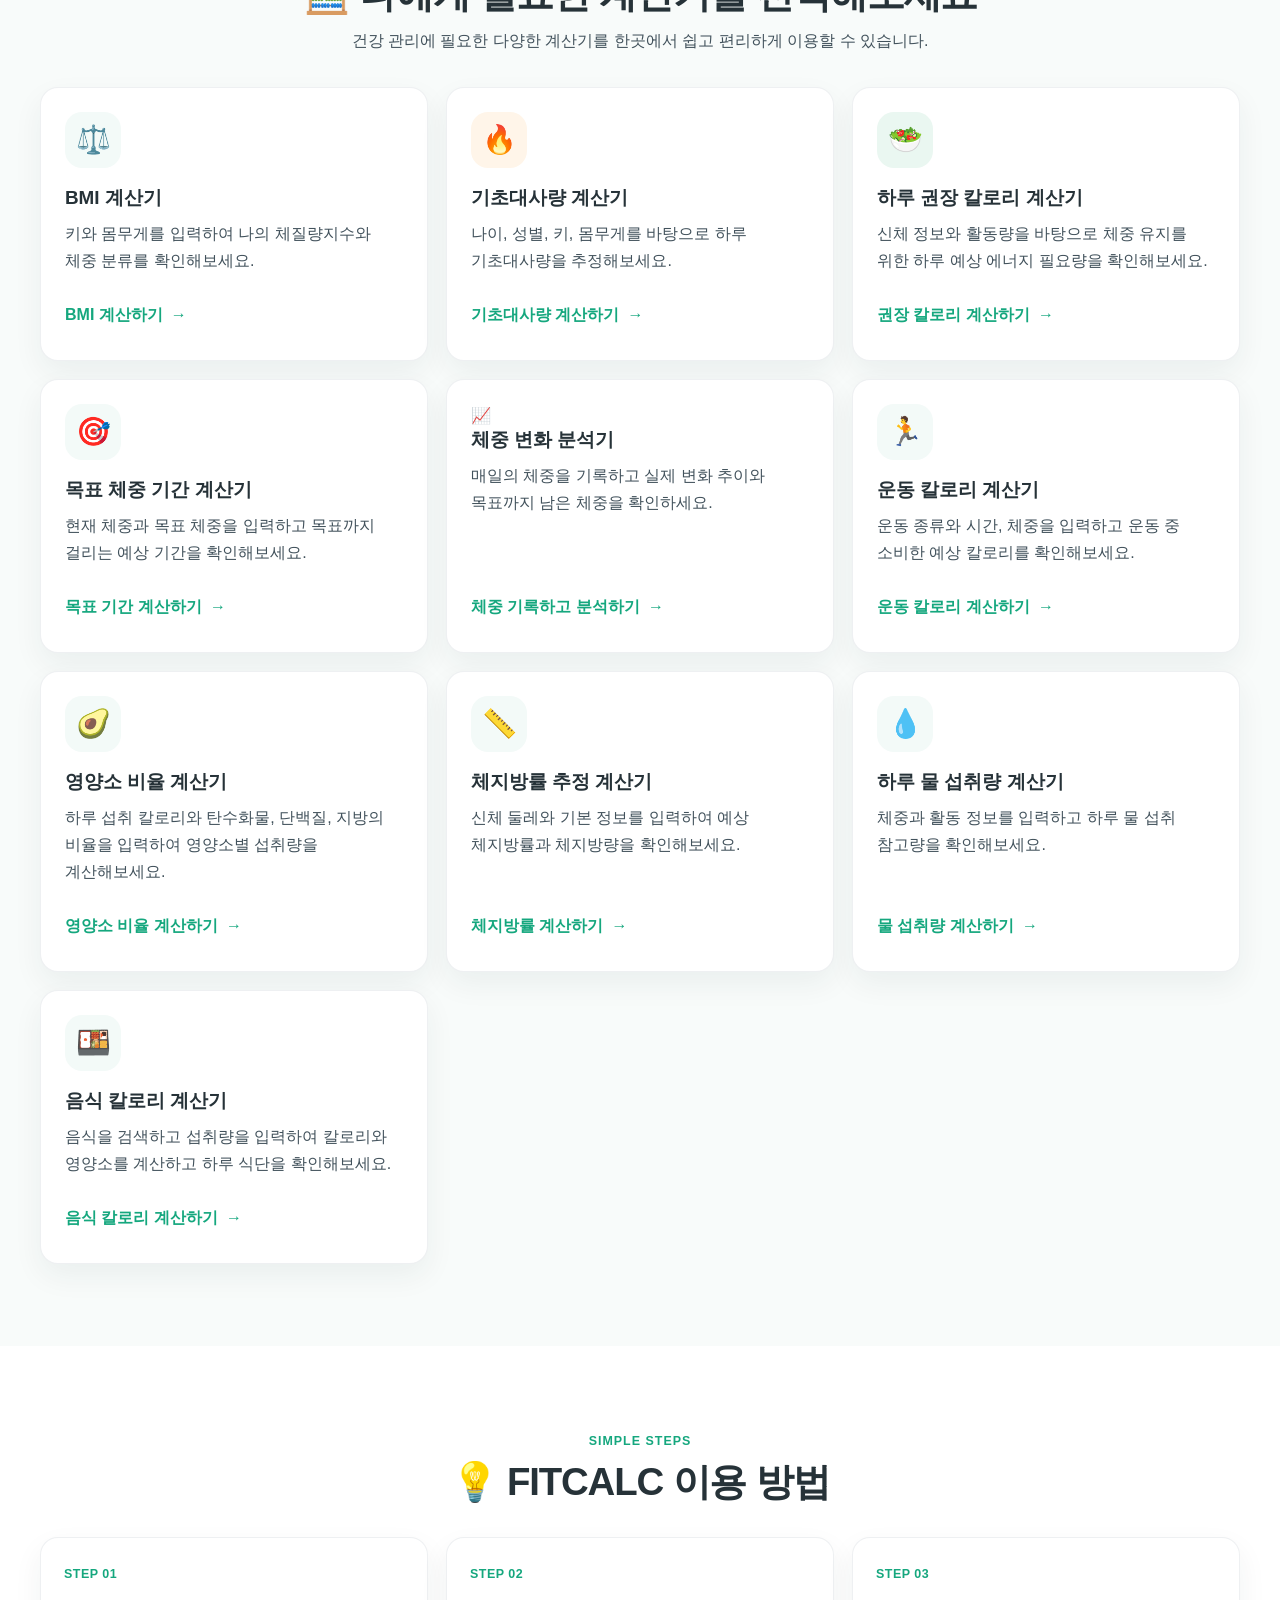
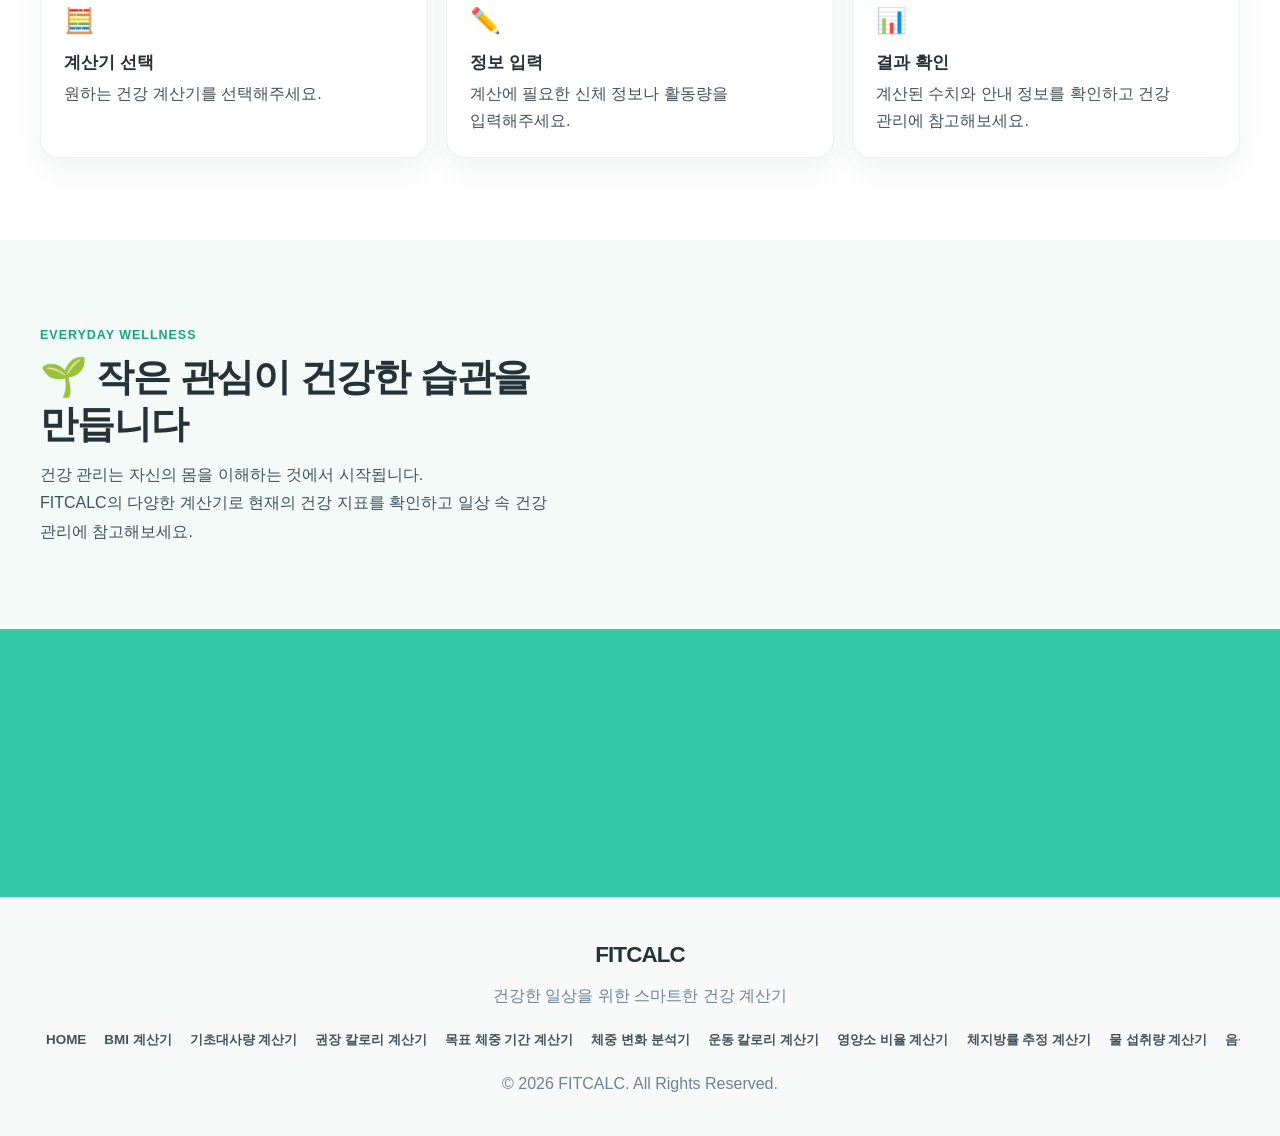
==== commit f6ec49cc: "쿠팡파트너스 쿠팡파트너스" ====
--- a/index.html
+++ b/index.html
@@ -31,12 +31,16 @@
   <link rel="stylesheet" href="assets/css/home-style.css" />
 
   <meta name="google-site-verification" content="V3TmEqt0qlZOa10JpxGZDKdtC7RnwIc-zLoTYZeJcOs" />
+  <meta name="naver-site-verification" content="5502ad1577a2ee64ded0e0f56666f6bf2eb7b508" />
+
 </head>
 
 <body data-fitcalc-page="home">
 
   <!--  -->
   <div id="site-header"></div>
+
+  <div id="site-ad-banner"></div>
 
   <main>
     <section id="home" class="home-hero">
@@ -254,6 +258,7 @@
   <script src="https://code.jquery.com/jquery-3.7.1.min.js"></script>
   <script src="assets/js/header.js"></script>
   <script src="assets/js/footer.js"></script>
+  <script src="assets/js/ad-banner.js"></script>
   <script src="assets/js/components.js"></script>
   <script src="assets/js/home-main.js"></script>
 </body>
--- a/assets/css/commons.css
+++ b/assets/css/commons.css
@@ -367,6 +367,137 @@
   color: var(--mint-dark);
 }
 
+/* ==========================================================================
+   쿠팡 파트너스 와이드 배너 & 마퀴 안내 문구
+   ========================================================================== */
+.coupang-banner-area {
+  position: relative;
+  z-index: 10;
+  width: 100%;
+  background: var(--white);
+  border-bottom: 1px solid rgba(113, 128, 150, 0.12);
+  box-shadow: 0 4px 14px rgba(23, 55, 43, 0.03);
+}
+
+.coupang-banner-container {
+  display: flex;
+  justify-content: center;
+  align-items: center;
+  width: 100%;
+  padding: 16px 16px 12px;
+  min-height: 168px;
+  box-sizing: border-box;
+}
+
+.coupang-banner-box {
+  display: flex;
+  justify-content: center;
+  align-items: center;
+  width: 100%;
+  min-height: 140px;
+}
+
+.coupang-banner-pc {
+  display: flex;
+}
+
+.coupang-banner-mo {
+  display: none;
+}
+
+.coupang-banner-box ins {
+  display: inline-block !important;
+  margin: 0 auto;
+}
+
+.coupang-banner-box iframe {
+  display: block;
+  margin: 0 auto;
+  border: 0;
+  max-width: 100%;
+}
+
+/* 마퀴 안내 문구 바 (와이드 배너 너비 680px / 모바일 280px에 정확히 일치) */
+.coupang-marquee-wrap {
+  width: 100%;
+  max-width: 680px;
+  margin: 0 auto 12px;
+  overflow: hidden;
+  background: #f8fafc;
+  border: 1px solid rgba(113, 128, 150, 0.12);
+  border-radius: 6px;
+  padding: 4px 0;
+  user-select: none;
+  box-sizing: border-box;
+  -webkit-mask-image: linear-gradient(to right, transparent, black 14px, black calc(100% - 14px), transparent);
+  mask-image: linear-gradient(to right, transparent, black 14px, black calc(100% - 14px), transparent);
+}
+
+.coupang-marquee-track {
+  display: flex;
+  width: max-content;
+  animation: coupangMarqueeScroll 26s linear infinite;
+  will-change: transform;
+}
+
+.coupang-marquee-wrap:hover .coupang-marquee-track {
+  animation-play-state: paused;
+}
+
+.coupang-marquee-content {
+  display: flex;
+  align-items: center;
+  flex-shrink: 0;
+  white-space: nowrap;
+}
+
+.coupang-marquee-content span {
+  font-size: 10px;
+  font-weight: 500;
+  line-height: 1.4;
+  color: #718096;
+  letter-spacing: -0.01em;
+}
+
+.coupang-marquee-content .coupang-marquee-bullet {
+  margin: 0 16px;
+  font-size: 8px;
+  color: #a0aec0;
+  vertical-align: middle;
+}
+
+@keyframes coupangMarqueeScroll {
+  0% {
+    transform: translateX(0);
+  }
+  100% {
+    transform: translateX(-50%);
+  }
+}
+
+@media (max-width: 767px) {
+  .coupang-banner-container {
+    padding: 12px 10px 6px;
+    min-height: 154px;
+  }
+
+  .coupang-banner-pc {
+    display: none !important;
+  }
+
+  .coupang-banner-mo {
+    display: flex !important;
+  }
+
+  .coupang-marquee-wrap {
+    max-width: 280px;
+    margin: 0 auto 10px;
+    -webkit-mask-image: linear-gradient(to right, transparent, black 10px, black calc(100% - 10px), transparent);
+    mask-image: linear-gradient(to right, transparent, black 10px, black calc(100% - 10px), transparent);
+  }
+}
+
+
 @media (max-width: 767px) {
   .header-inner {
     min-height: 72px;
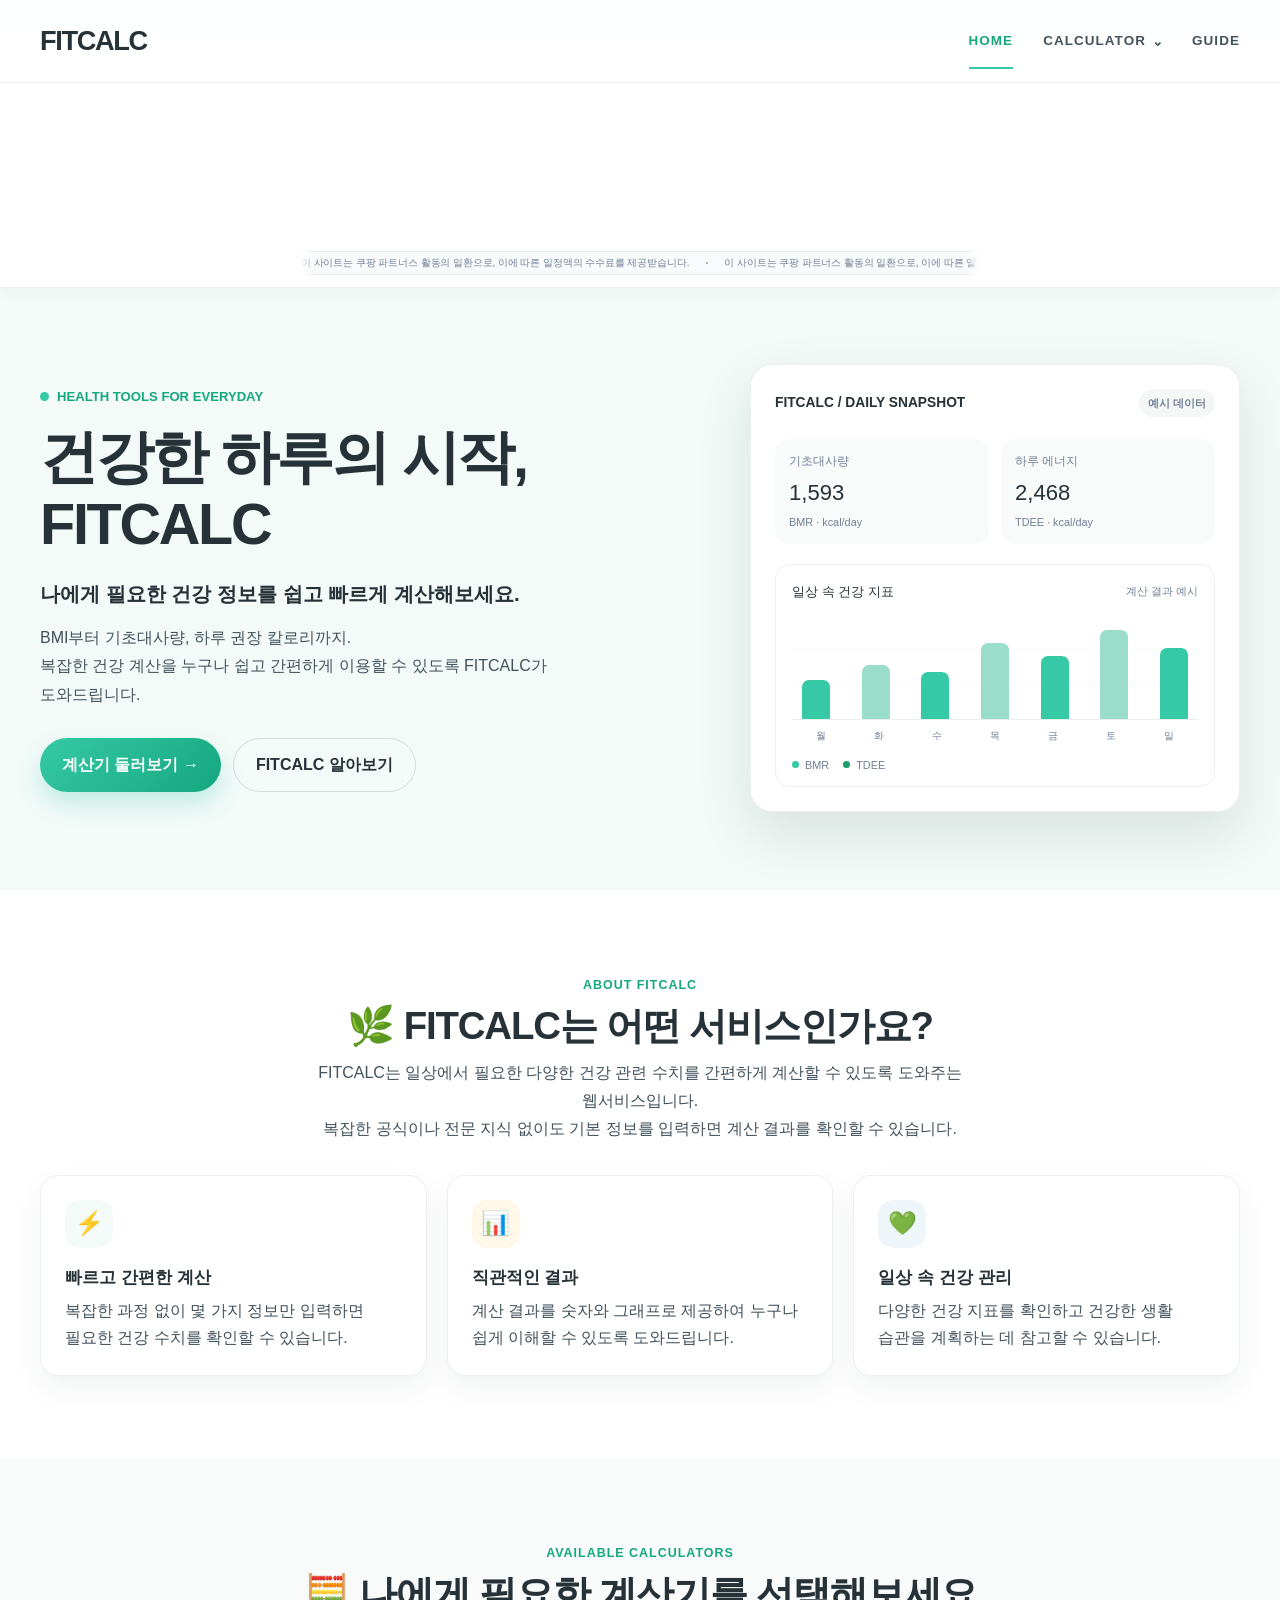
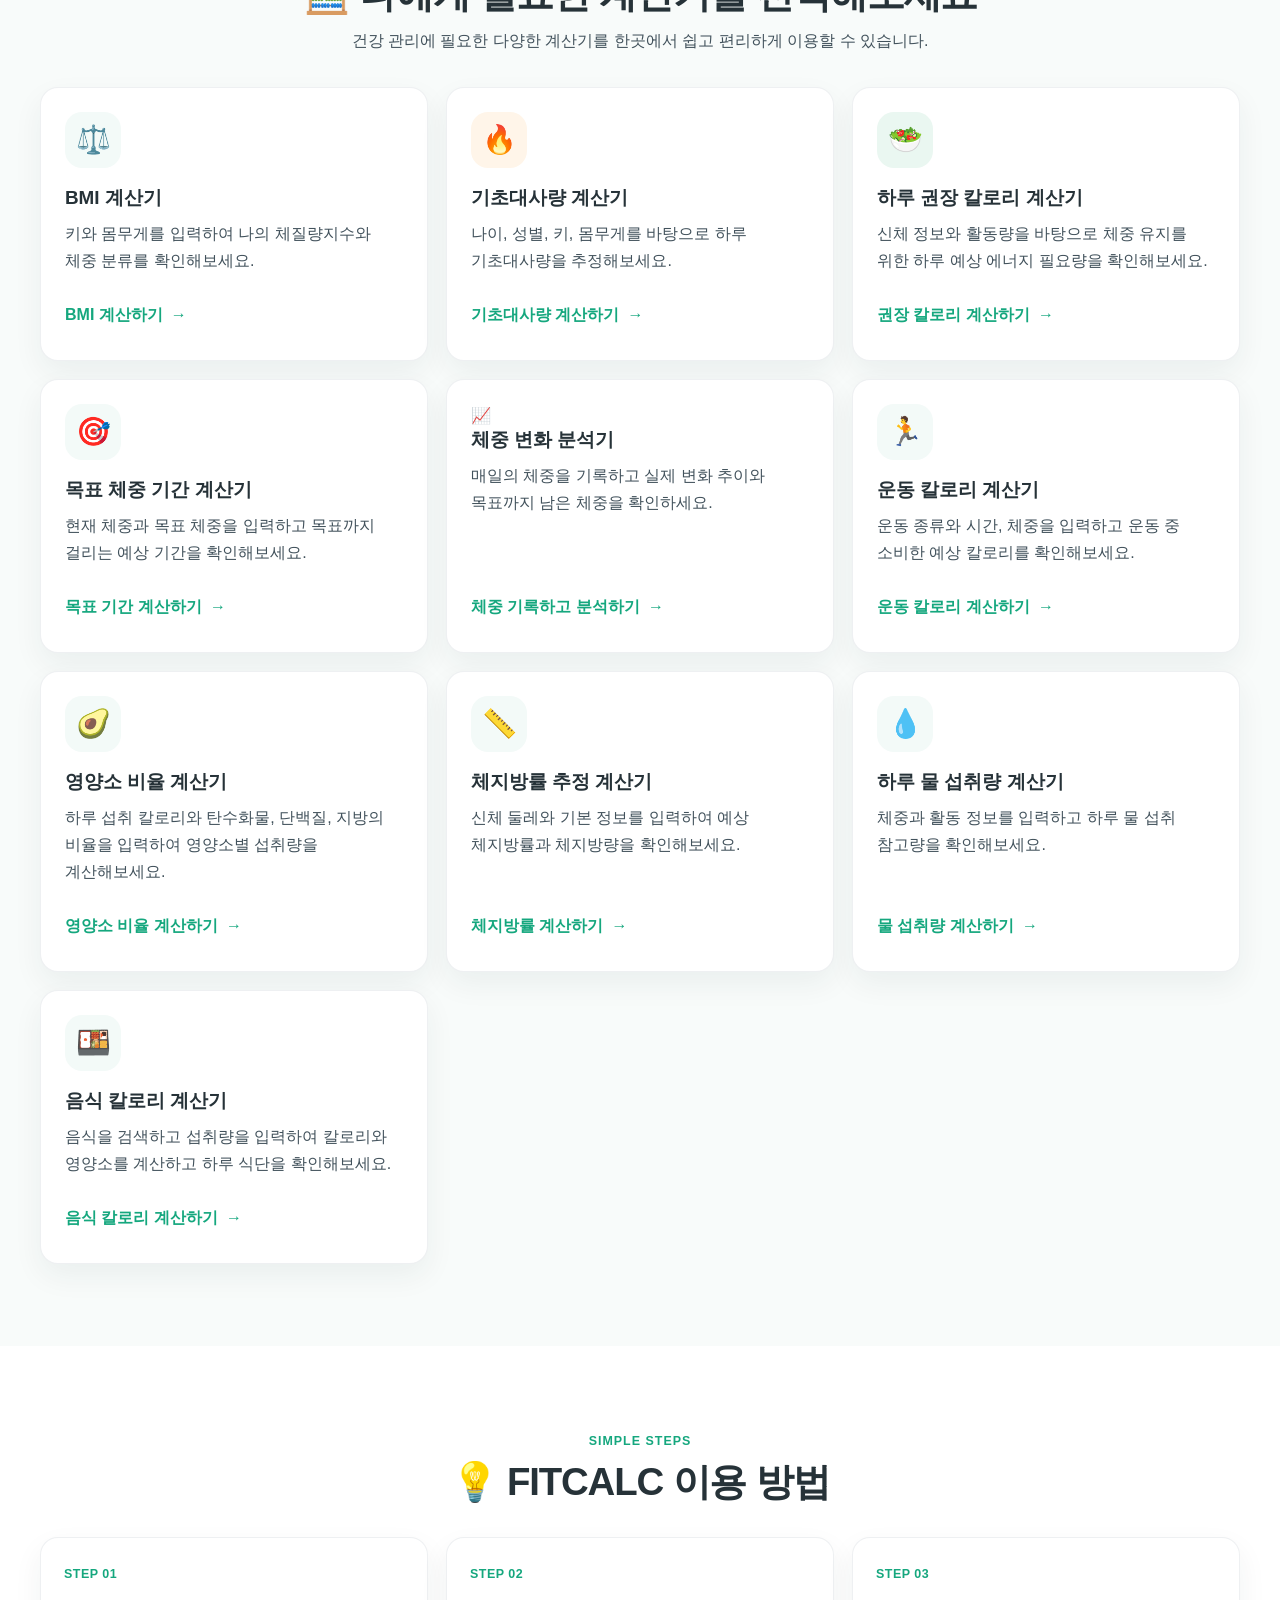
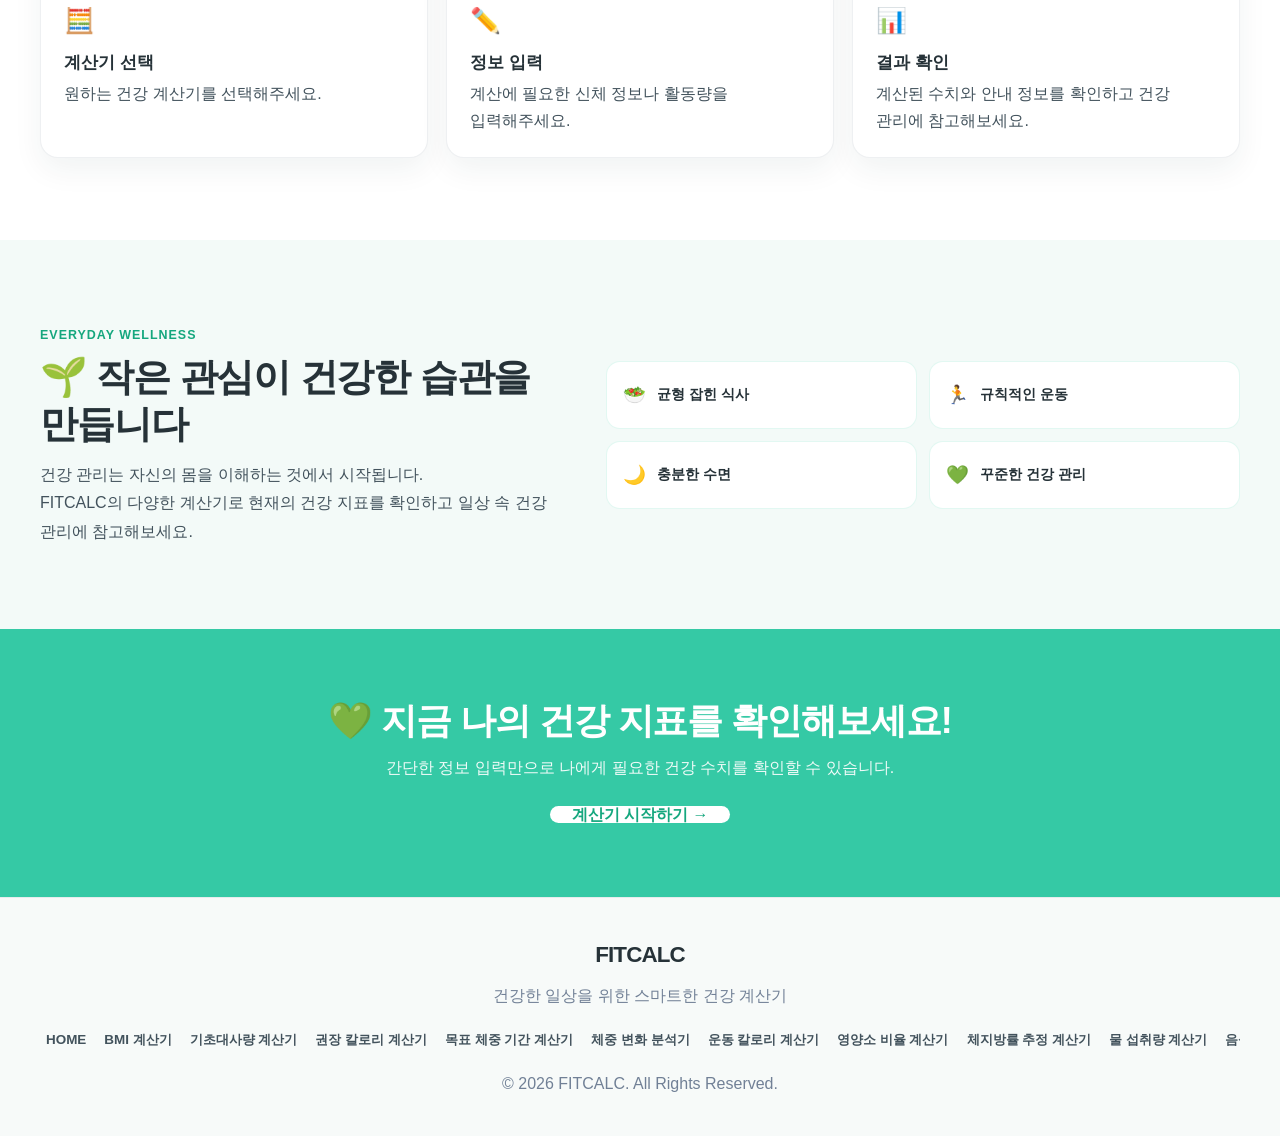
==== commit 551f14b1: "쿠팡파트너스 쿠팡파트너스" ====
--- a/index.html
+++ b/index.html
@@ -35,7 +35,7 @@
 
 </head>
 
-<body data-fitcalc-page="home">
+<body id="home" data-fitcalc-page="home">
 
   <!--  -->
   <div id="site-header"></div>
@@ -43,7 +43,7 @@
   <div id="site-ad-banner"></div>
 
   <main>
-    <section id="home" class="home-hero">
+    <section class="home-hero">
       <div class="container home-hero-content">
         <div class="home-hero-copy">
           <p class="home-eyebrow"><span class="home-eyebrow-mark" aria-hidden="true"></span> HEALTH TOOLS FOR EVERYDAY
@@ -140,61 +140,61 @@
             <span class="home-calculator-icon" aria-hidden="true">⚖️</span>
             <h3>BMI 계산기</h3>
             <p>키와 몸무게를 입력하여 나의 체질량지수와 체중 분류를 확인해보세요.</p>
-            <a class="home-card-link" href="bmi.html#home">BMI 계산하기</a>
+            <a class="home-card-link" href="bmi.html">BMI 계산하기</a>
           </article>
           <article class="home-calculator-card home-reveal">
             <span class="home-calculator-icon" aria-hidden="true">🔥</span>
             <h3>기초대사량 계산기</h3>
             <p>나이, 성별, 키, 몸무게를 바탕으로 하루 기초대사량을 추정해보세요.</p>
-            <a class="home-card-link" href="bmr.html#home">기초대사량 계산하기</a>
+            <a class="home-card-link" href="bmr.html">기초대사량 계산하기</a>
           </article>
           <article class="home-calculator-card home-reveal">
             <span class="home-calculator-icon" aria-hidden="true">🥗</span>
             <h3>하루 권장 칼로리 계산기</h3>
             <p>신체 정보와 활동량을 바탕으로 체중 유지를 위한 하루 예상 에너지 필요량을 확인해보세요.</p>
-            <a class="home-card-link" href="calorie.html#home">권장 칼로리 계산하기</a>
+            <a class="home-card-link" href="calorie.html">권장 칼로리 계산하기</a>
           </article>
           <article class="home-calculator-card home-reveal">
             <span class="home-calculator-icon" aria-hidden="true">🎯</span>
             <h3>목표 체중 기간 계산기</h3>
             <p>현재 체중과 목표 체중을 입력하고 목표까지 걸리는 예상 기간을 확인해보세요.</p>
-            <a class="home-card-link" href="weight-goal.html#home">목표 기간 계산하기</a>
+            <a class="home-card-link" href="weight-goal.html">목표 기간 계산하기</a>
           </article>
           <article class="home-calculator-card home-reveal">
             <div class="home-card-icon" aria-hidden="true">📈</div>
             <h3>체중 변화 분석기</h3>
             <p>매일의 체중을 기록하고 실제 변화 추이와 목표까지 남은 체중을 확인하세요.</p>
-            <a class="home-card-link" href="weight-log.html#home">체중 기록하고 분석하기</a>
+            <a class="home-card-link" href="weight-log.html">체중 기록하고 분석하기</a>
           </article>
           <article class="home-calculator-card home-reveal">
             <span class="home-calculator-icon" aria-hidden="true">🏃</span>
             <h3>운동 칼로리 계산기</h3>
             <p>운동 종류와 시간, 체중을 입력하고 운동 중 소비한 예상 칼로리를 확인해보세요.</p>
-            <a class="home-card-link" href="exercise.html#home">운동 칼로리 계산하기</a>
+            <a class="home-card-link" href="exercise.html">운동 칼로리 계산하기</a>
           </article>
           <article class="home-calculator-card home-reveal">
             <span class="home-calculator-icon" aria-hidden="true">🥑</span>
             <h3>영양소 비율 계산기</h3>
             <p>하루 섭취 칼로리와 탄수화물, 단백질, 지방의 비율을 입력하여 영양소별 섭취량을 계산해보세요.</p>
-            <a class="home-card-link" href="macros.html#home">영양소 비율 계산하기</a>
+            <a class="home-card-link" href="macros.html">영양소 비율 계산하기</a>
           </article>
           <article class="home-calculator-card home-reveal">
             <span class="home-calculator-icon" aria-hidden="true">📏</span>
             <h3>체지방률 추정 계산기</h3>
             <p>신체 둘레와 기본 정보를 입력하여 예상 체지방률과 체지방량을 확인해보세요.</p>
-            <a class="home-card-link" href="body-fat.html#home">체지방률 계산하기</a>
+            <a class="home-card-link" href="body-fat.html">체지방률 계산하기</a>
           </article>
           <article class="home-calculator-card home-reveal">
             <span class="home-calculator-icon" aria-hidden="true">💧</span>
             <h3>하루 물 섭취량 계산기</h3>
             <p>체중과 활동 정보를 입력하고 하루 물 섭취 참고량을 확인해보세요.</p>
-            <a class="home-card-link" href="water.html#home">물 섭취량 계산하기</a>
+            <a class="home-card-link" href="water.html">물 섭취량 계산하기</a>
           </article>
           <article class="home-calculator-card home-reveal">
             <span class="home-calculator-icon" aria-hidden="true">🍱</span>
             <h3>음식 칼로리 계산기</h3>
             <p>음식을 검색하고 섭취량을 입력하여 칼로리와 영양소를 계산하고 하루 식단을 확인해보세요.</p>
-            <a class="home-card-link" href="food-calorie.html#home">음식 칼로리 계산하기</a>
+            <a class="home-card-link" href="food-calorie.html">음식 칼로리 계산하기</a>
           </article>
         </div>
       </div>
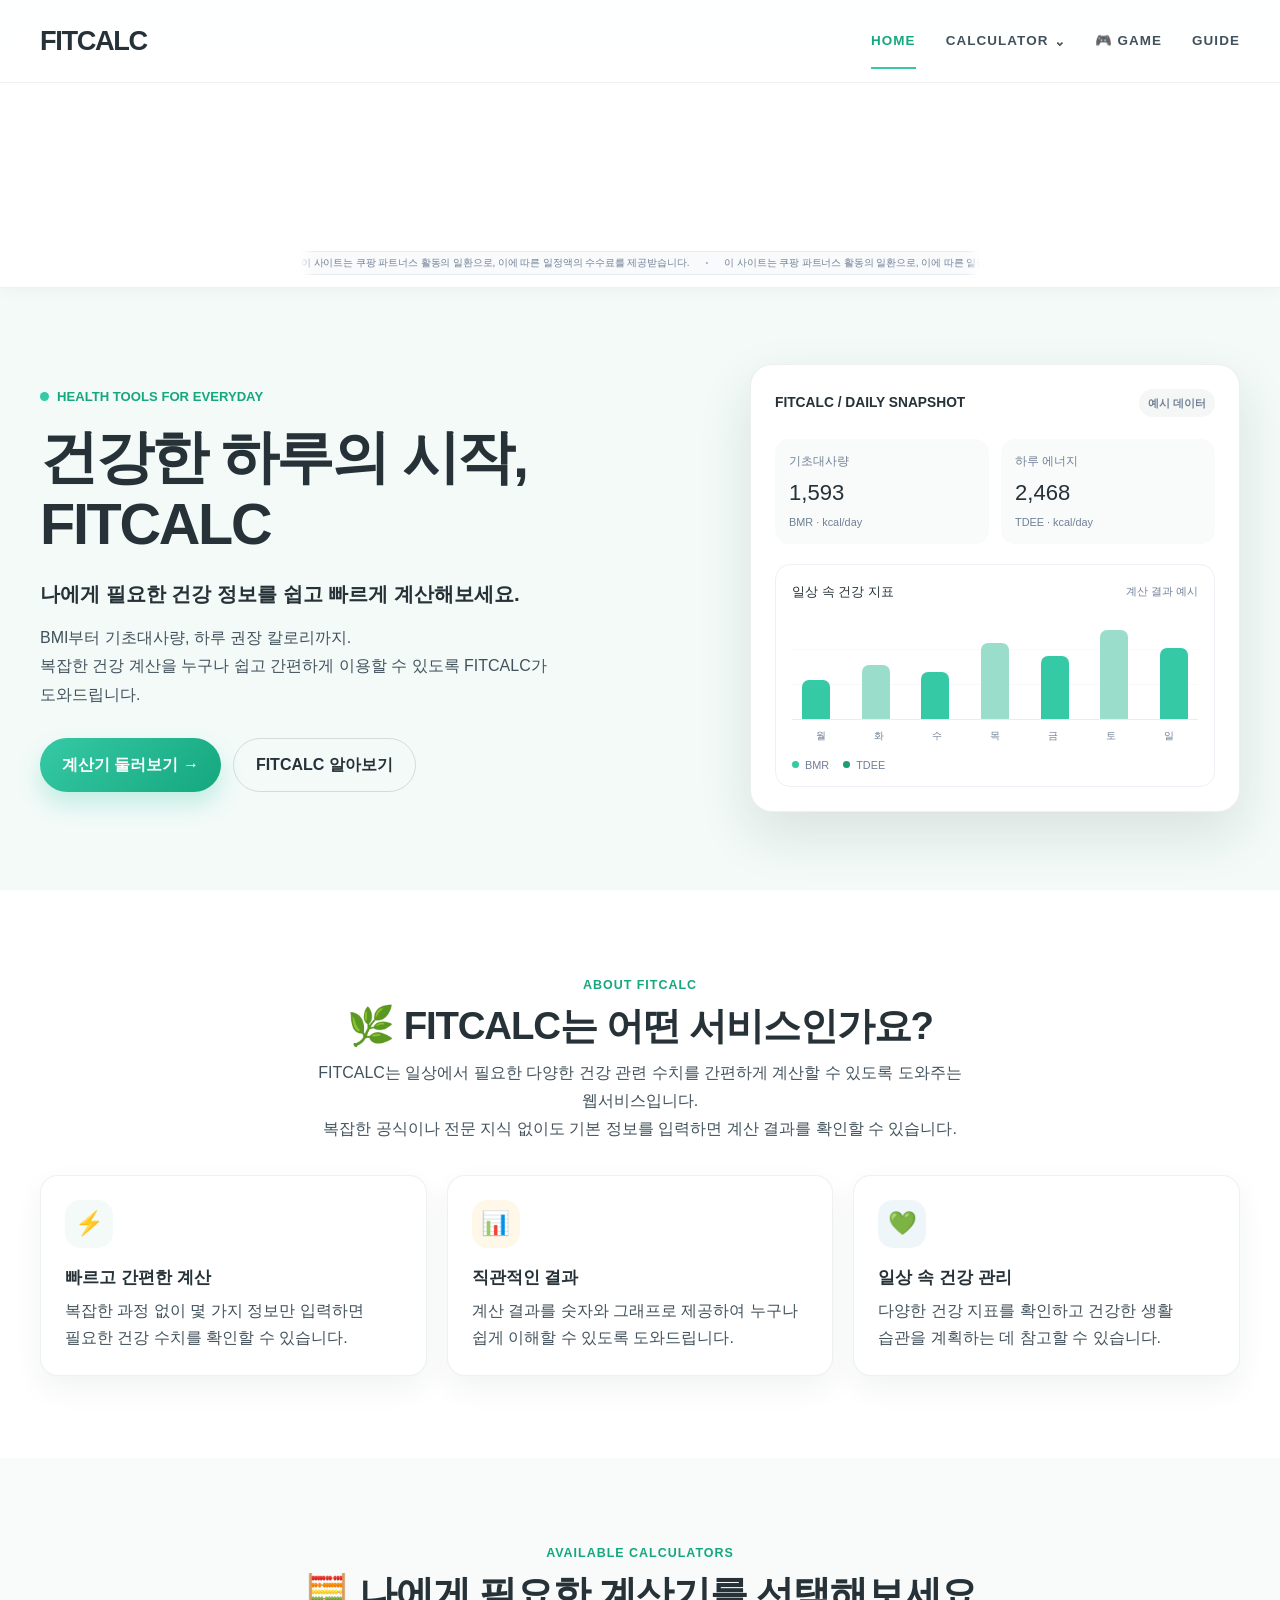
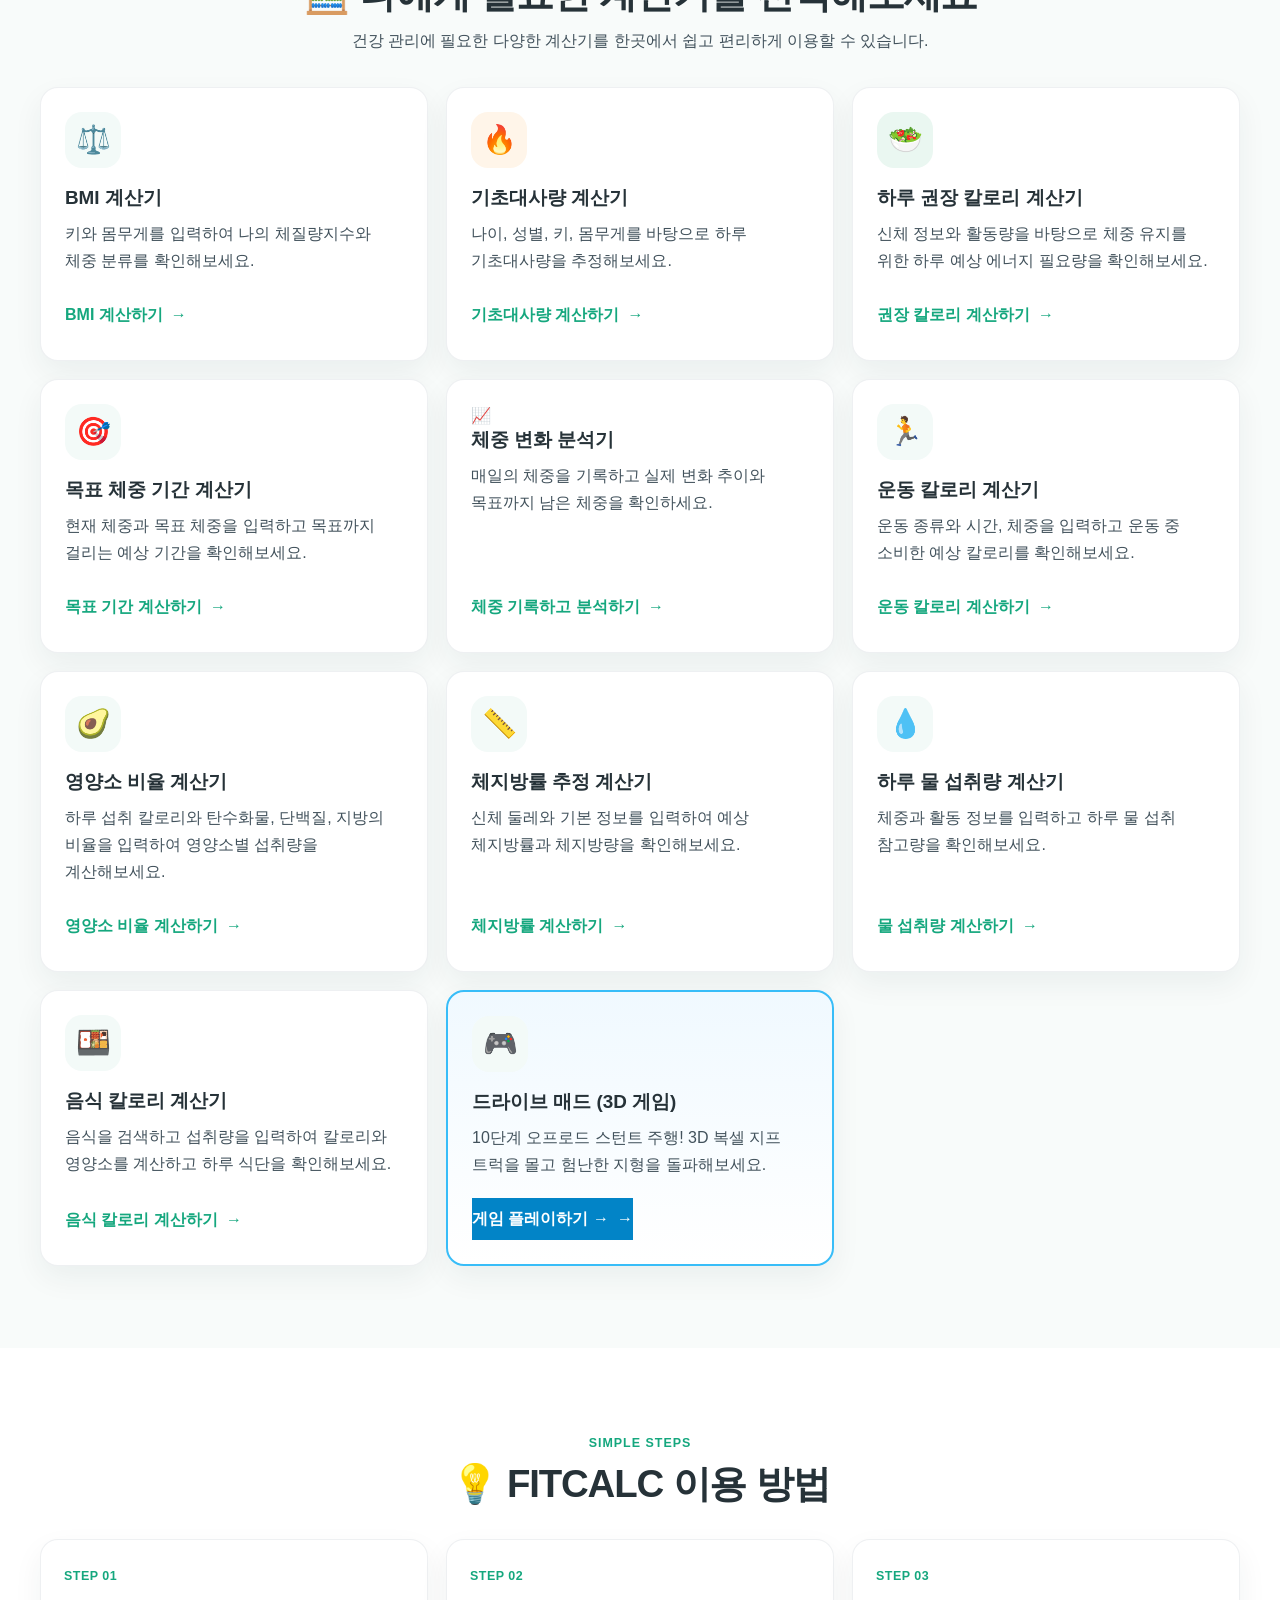
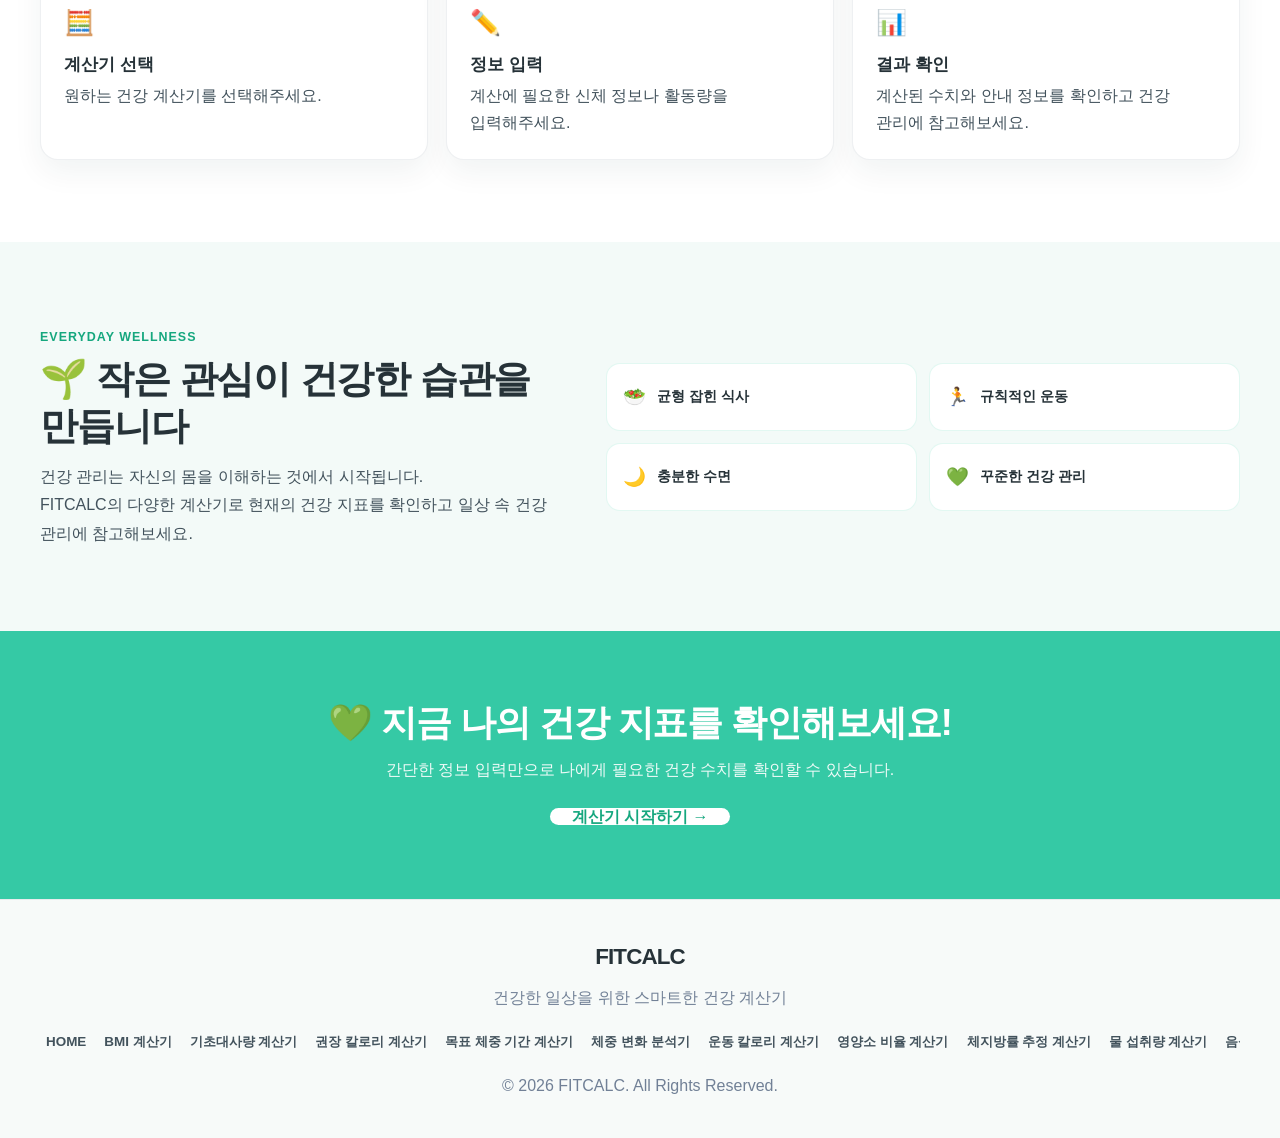
==== commit 52e284d6: "광고사이트 게임 광고사이트 게임" ====
--- a/index.html
+++ b/index.html
@@ -196,6 +196,12 @@
             <p>음식을 검색하고 섭취량을 입력하여 칼로리와 영양소를 계산하고 하루 식단을 확인해보세요.</p>
             <a class="home-card-link" href="food-calorie.html">음식 칼로리 계산하기</a>
           </article>
+          <article class="home-calculator-card home-reveal" style="border: 2px solid #38bdf8; background: linear-gradient(180deg, #f0f9ff 0%, #ffffff 100%);">
+            <span class="home-calculator-icon" aria-hidden="true">🎮</span>
+            <h3>드라이브 매드 (3D 게임)</h3>
+            <p>10단계 오프로드 스턴트 주행! 3D 복셀 지프 트럭을 몰고 험난한 지형을 돌파해보세요.</p>
+            <a class="home-card-link" href="game.html" style="background: #0284c7; color: #fff; font-weight: 800;">게임 플레이하기 →</a>
+          </article>
         </div>
       </div>
     </section>
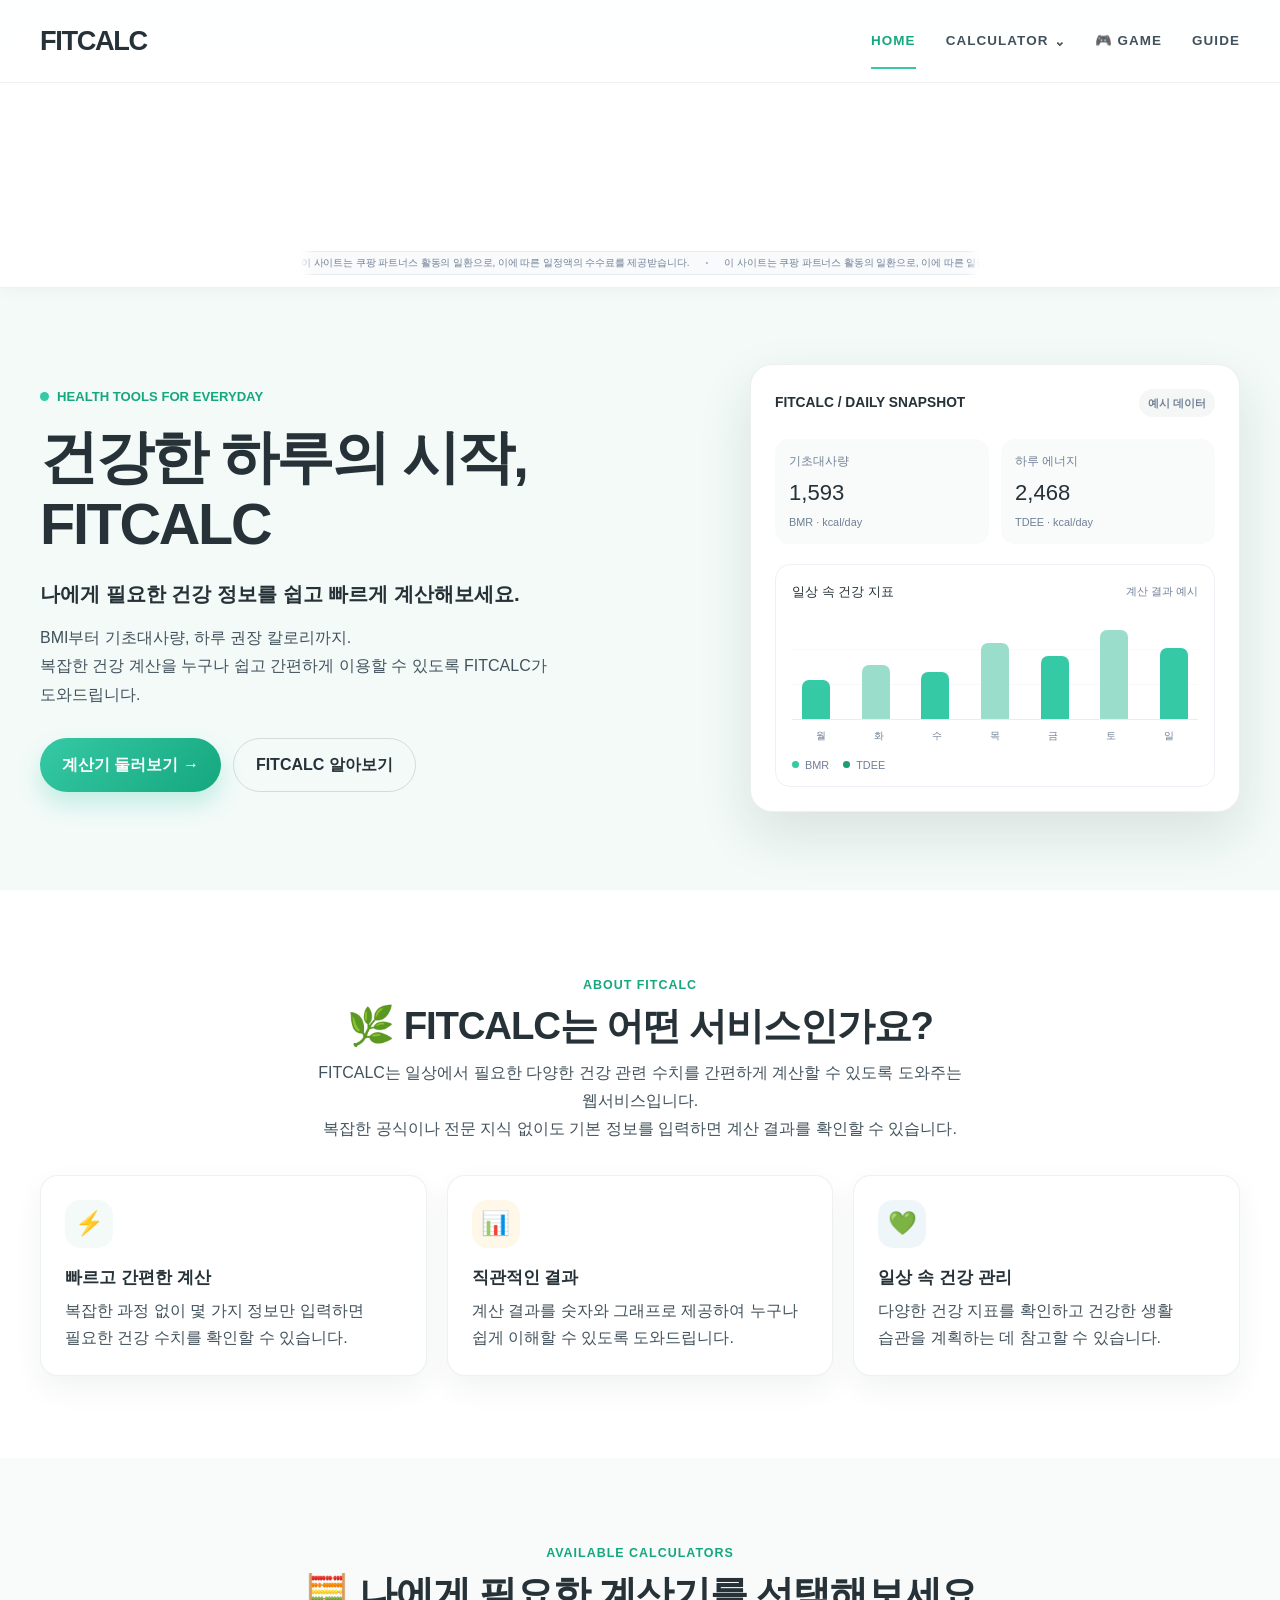
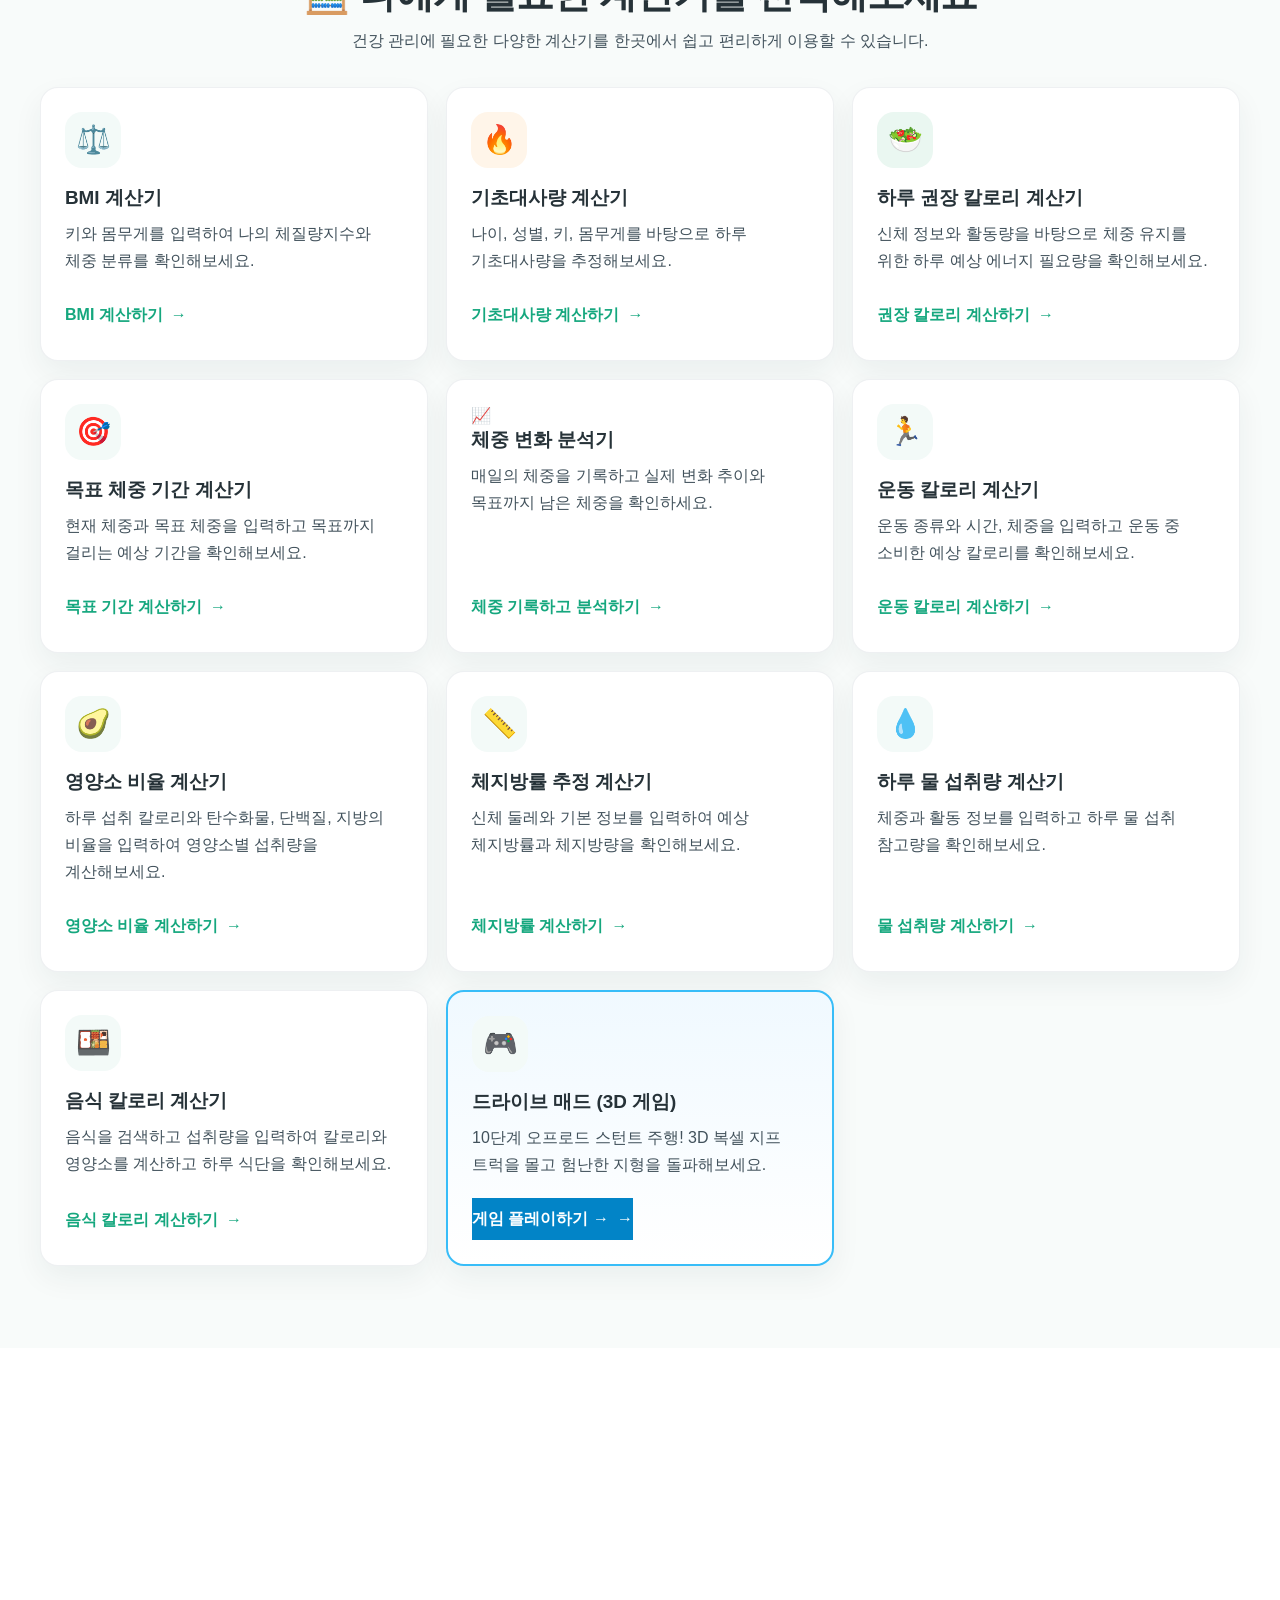
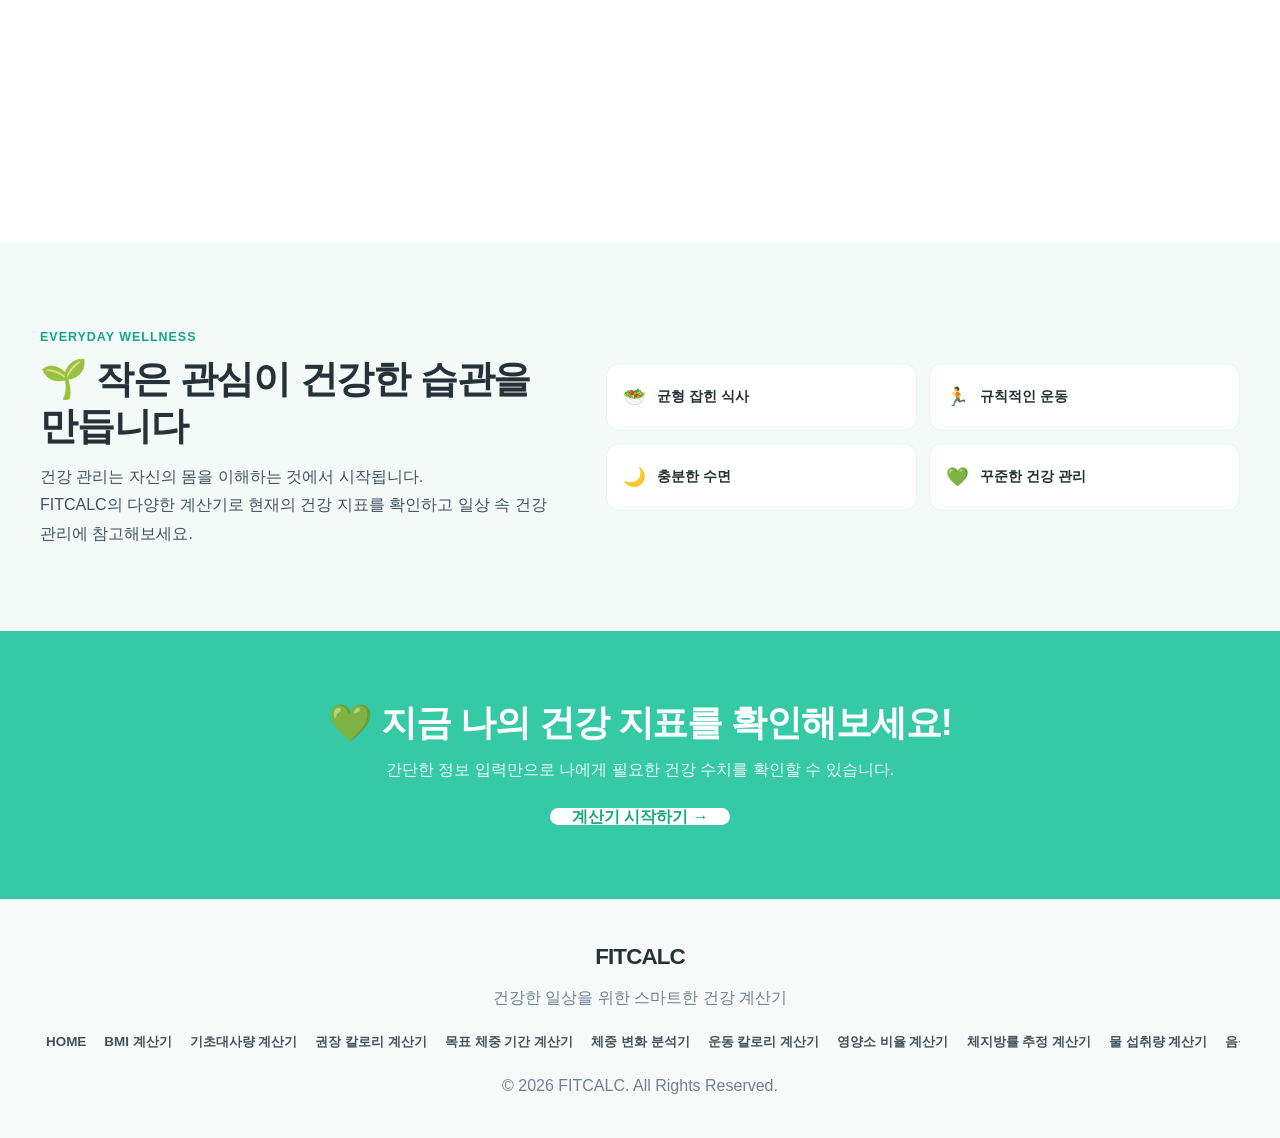
==== commit 188450fc: "광고사이트 네이버 스크립트 추가" ====
--- a/index.html
+++ b/index.html
@@ -267,6 +267,15 @@
   <script src="assets/js/ad-banner.js"></script>
   <script src="assets/js/components.js"></script>
   <script src="assets/js/home-main.js"></script>
+  <!-- 네이버 애널리틱스 -->
+  <script type="text/javascript" src="//wcs.pstatic.net/wcslog.js"></script>
+  <script type="text/javascript">
+    if(!wcs_add) var wcs_add = {};
+    wcs_add["wa"] = "2feac74dbb6540";
+    if(window.wcs) {
+      wcs_do();
+    }
+  </script>
 </body>
 
 </html>
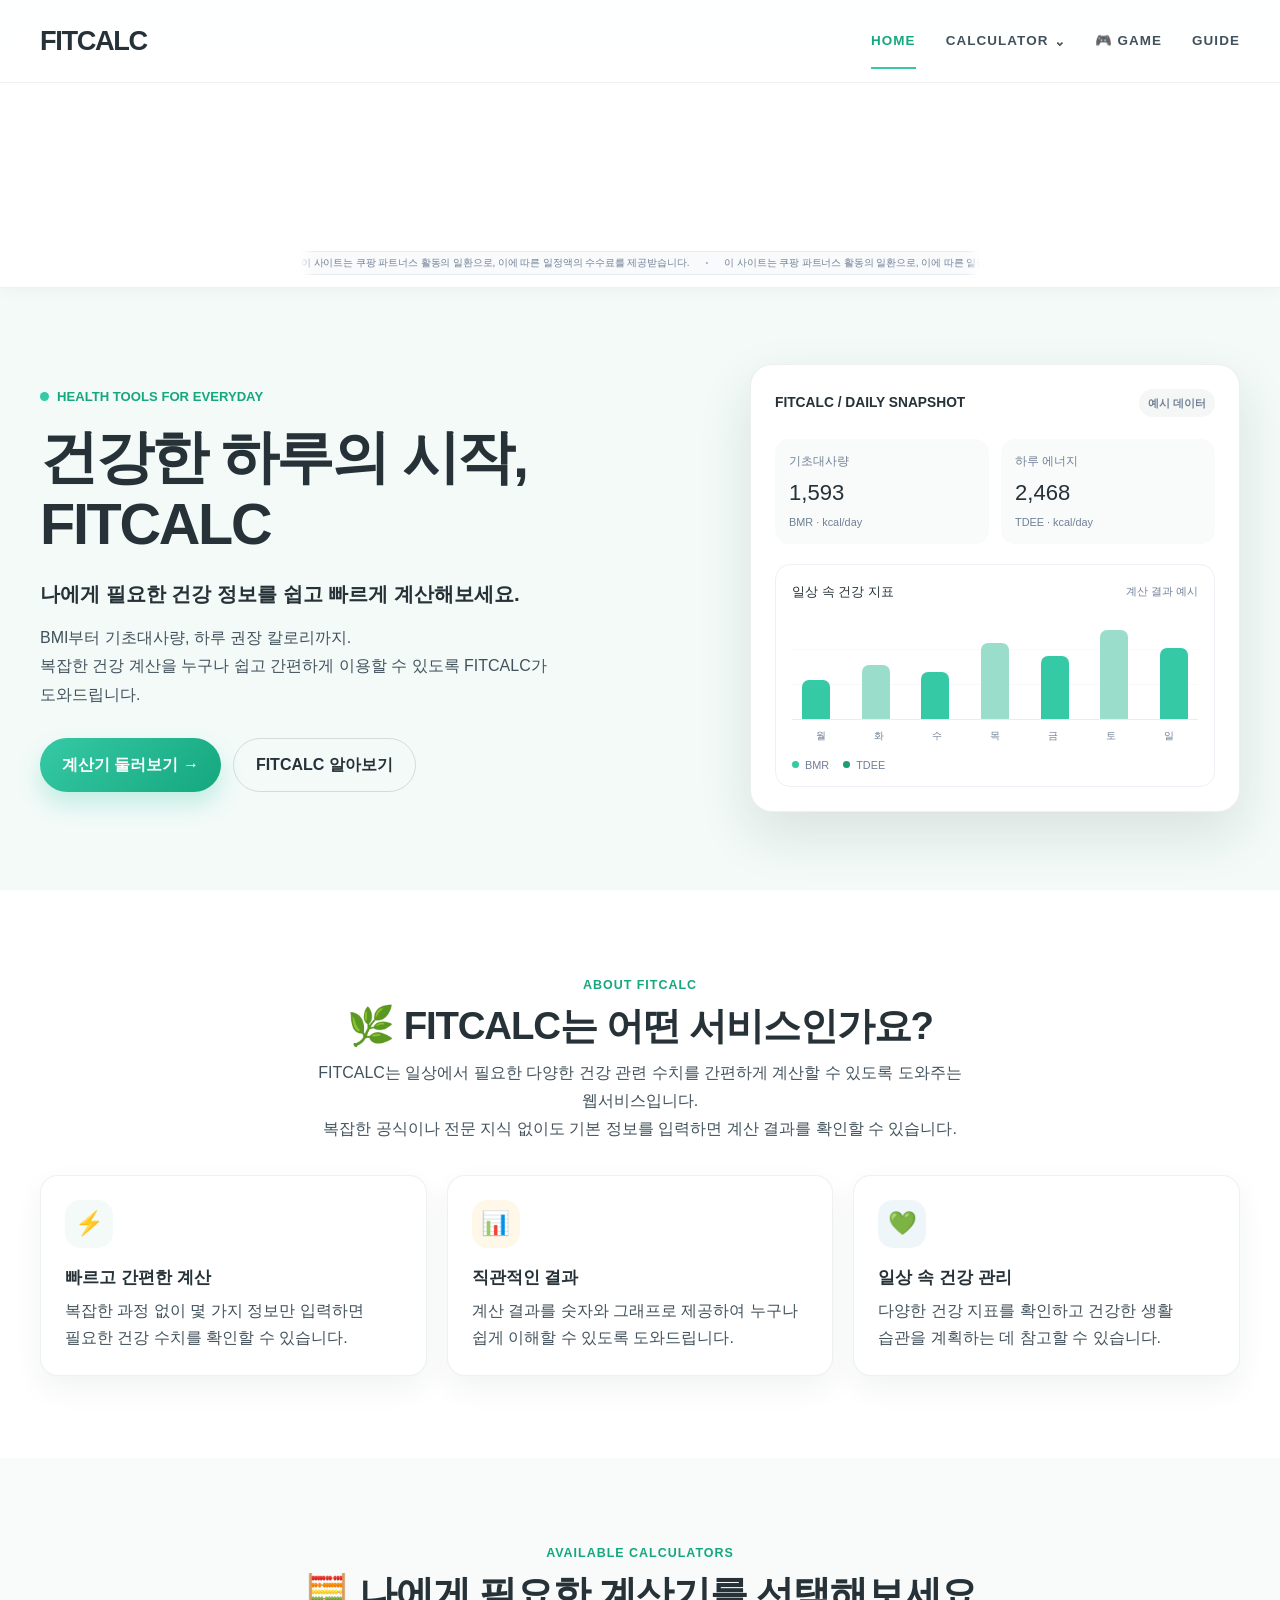
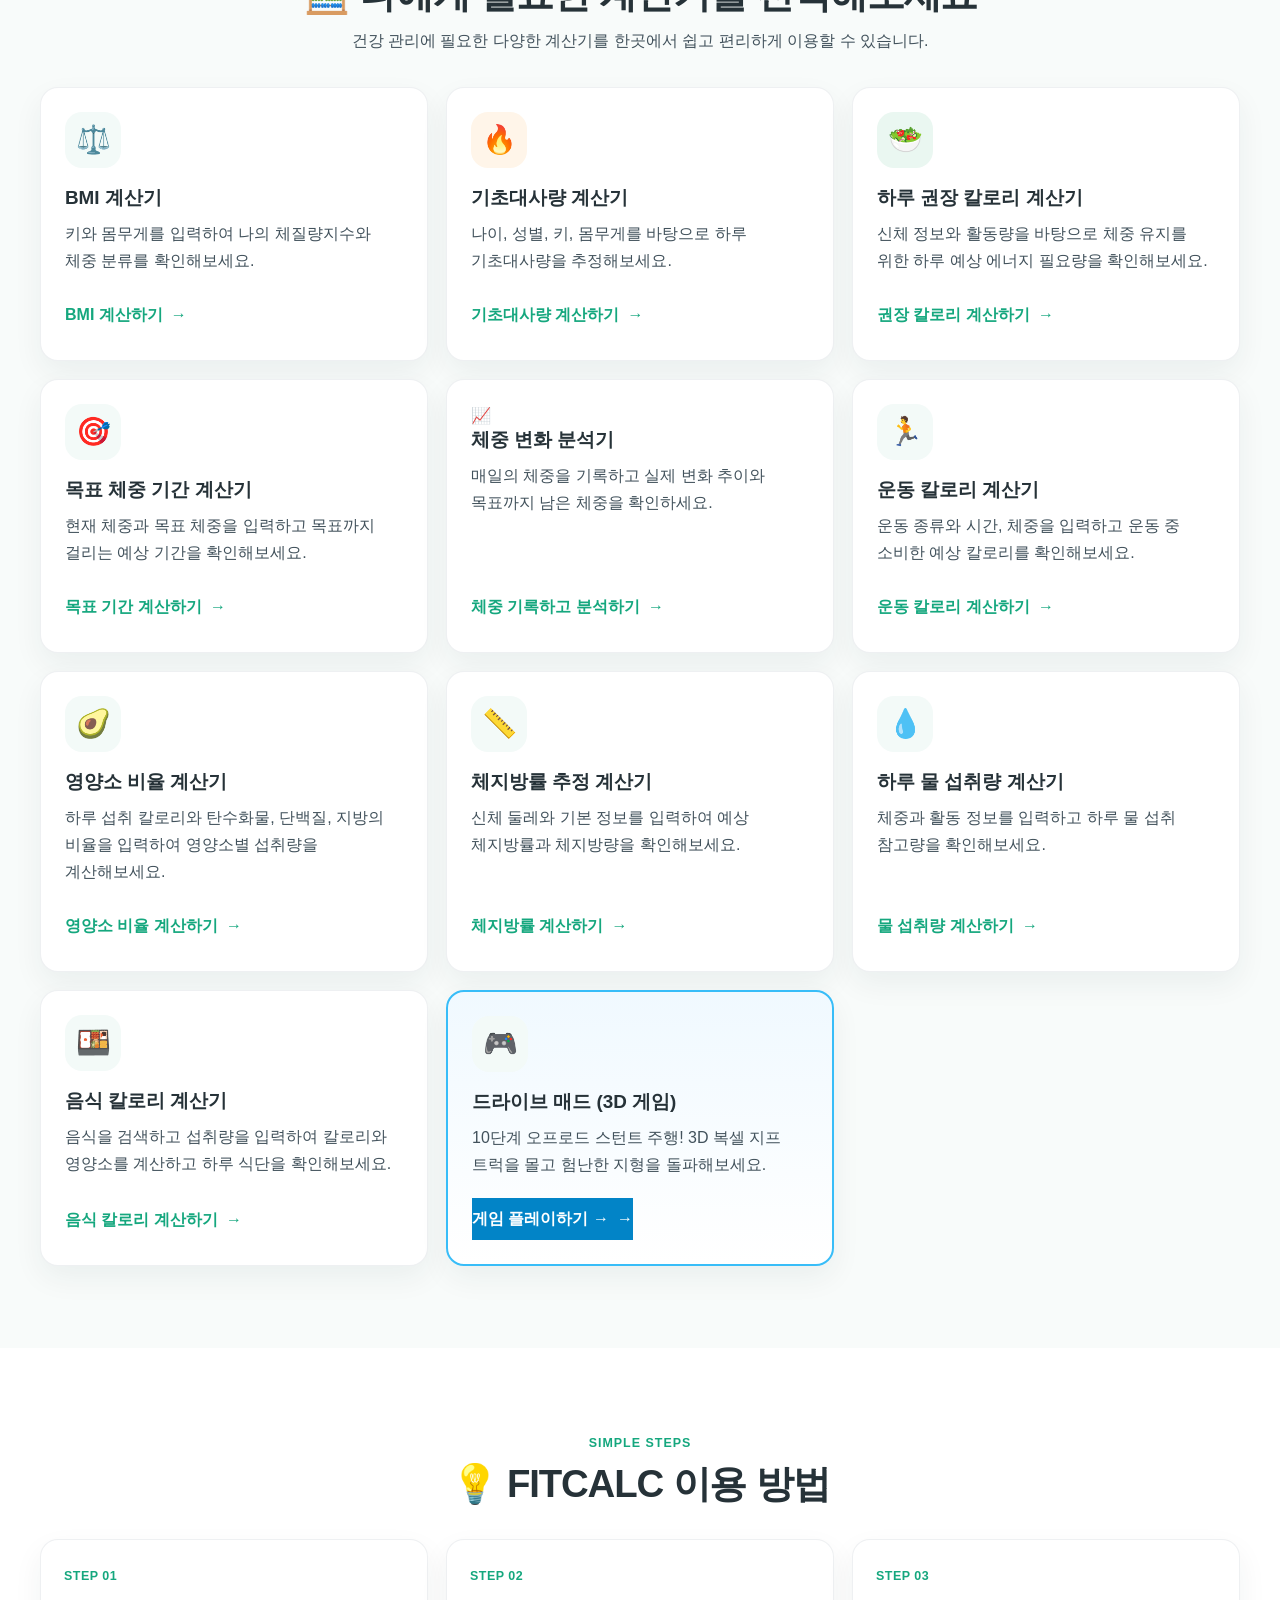
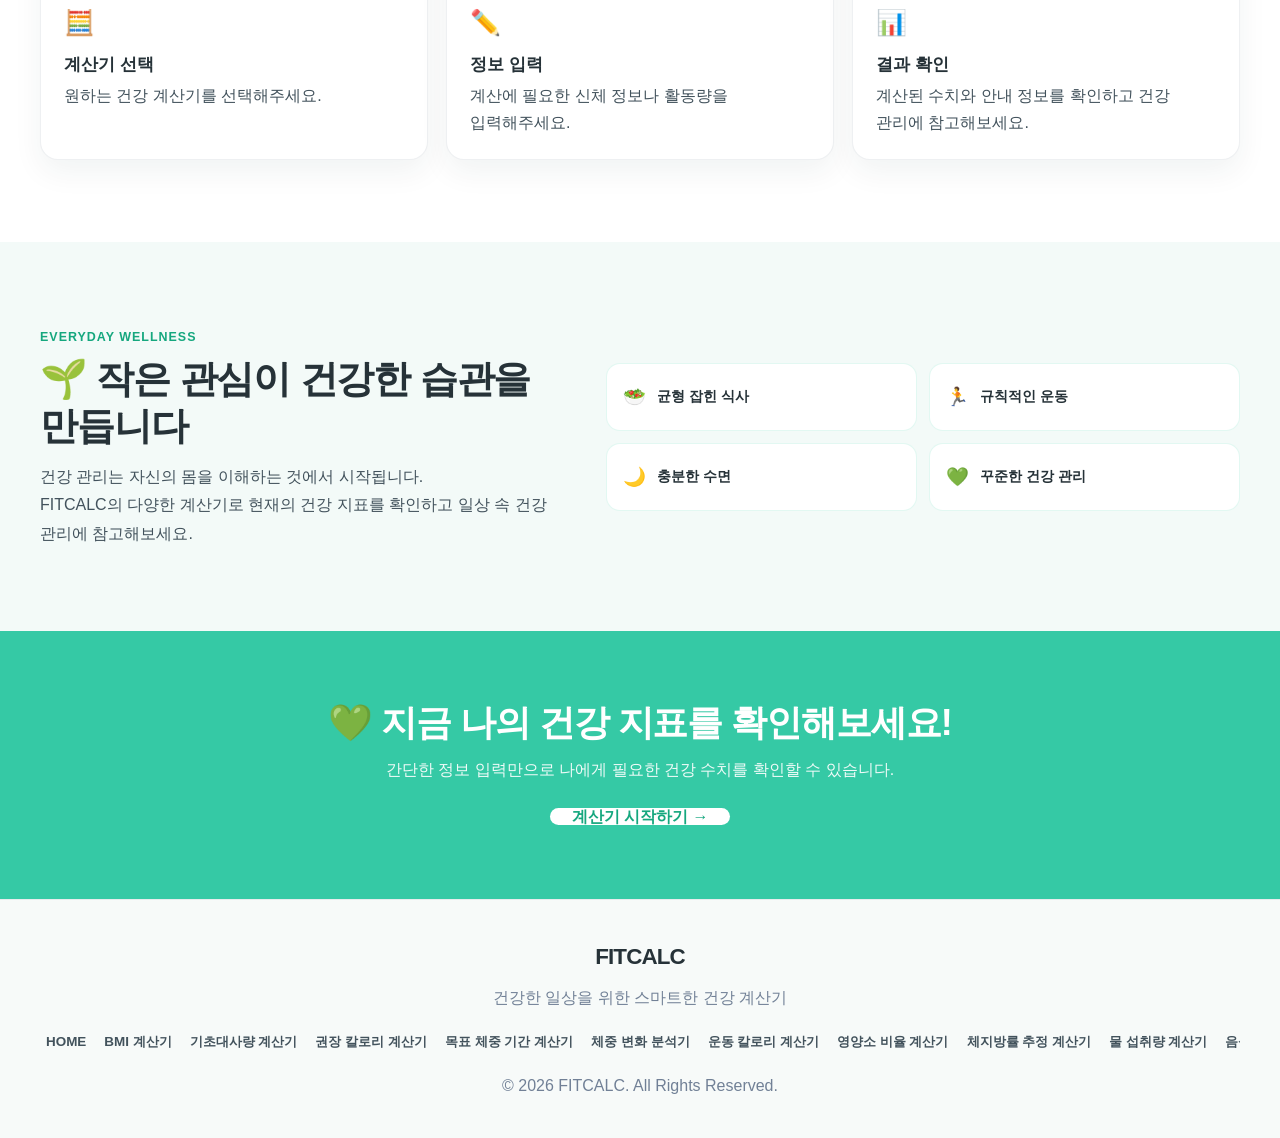
==== commit 917fa6cd: "광고사이트 구글 스크립트 추가" ====
--- a/index.html
+++ b/index.html
@@ -267,6 +267,14 @@
   <script src="assets/js/ad-banner.js"></script>
   <script src="assets/js/components.js"></script>
   <script src="assets/js/home-main.js"></script>
+  <!-- Google Tag Manager -->
+  <script async src="https://www.googletagmanager.com/gtm.js?id=GTM-M39PMF9K"></script>
+  <script>
+    window.dataLayer = window.dataLayer || [];
+    function gtag(){dataLayer.push(arguments);}
+    gtag('js', new Date());
+  </script>
+
   <!-- 네이버 애널리틱스 -->
   <script type="text/javascript" src="//wcs.pstatic.net/wcslog.js"></script>
   <script type="text/javascript">
